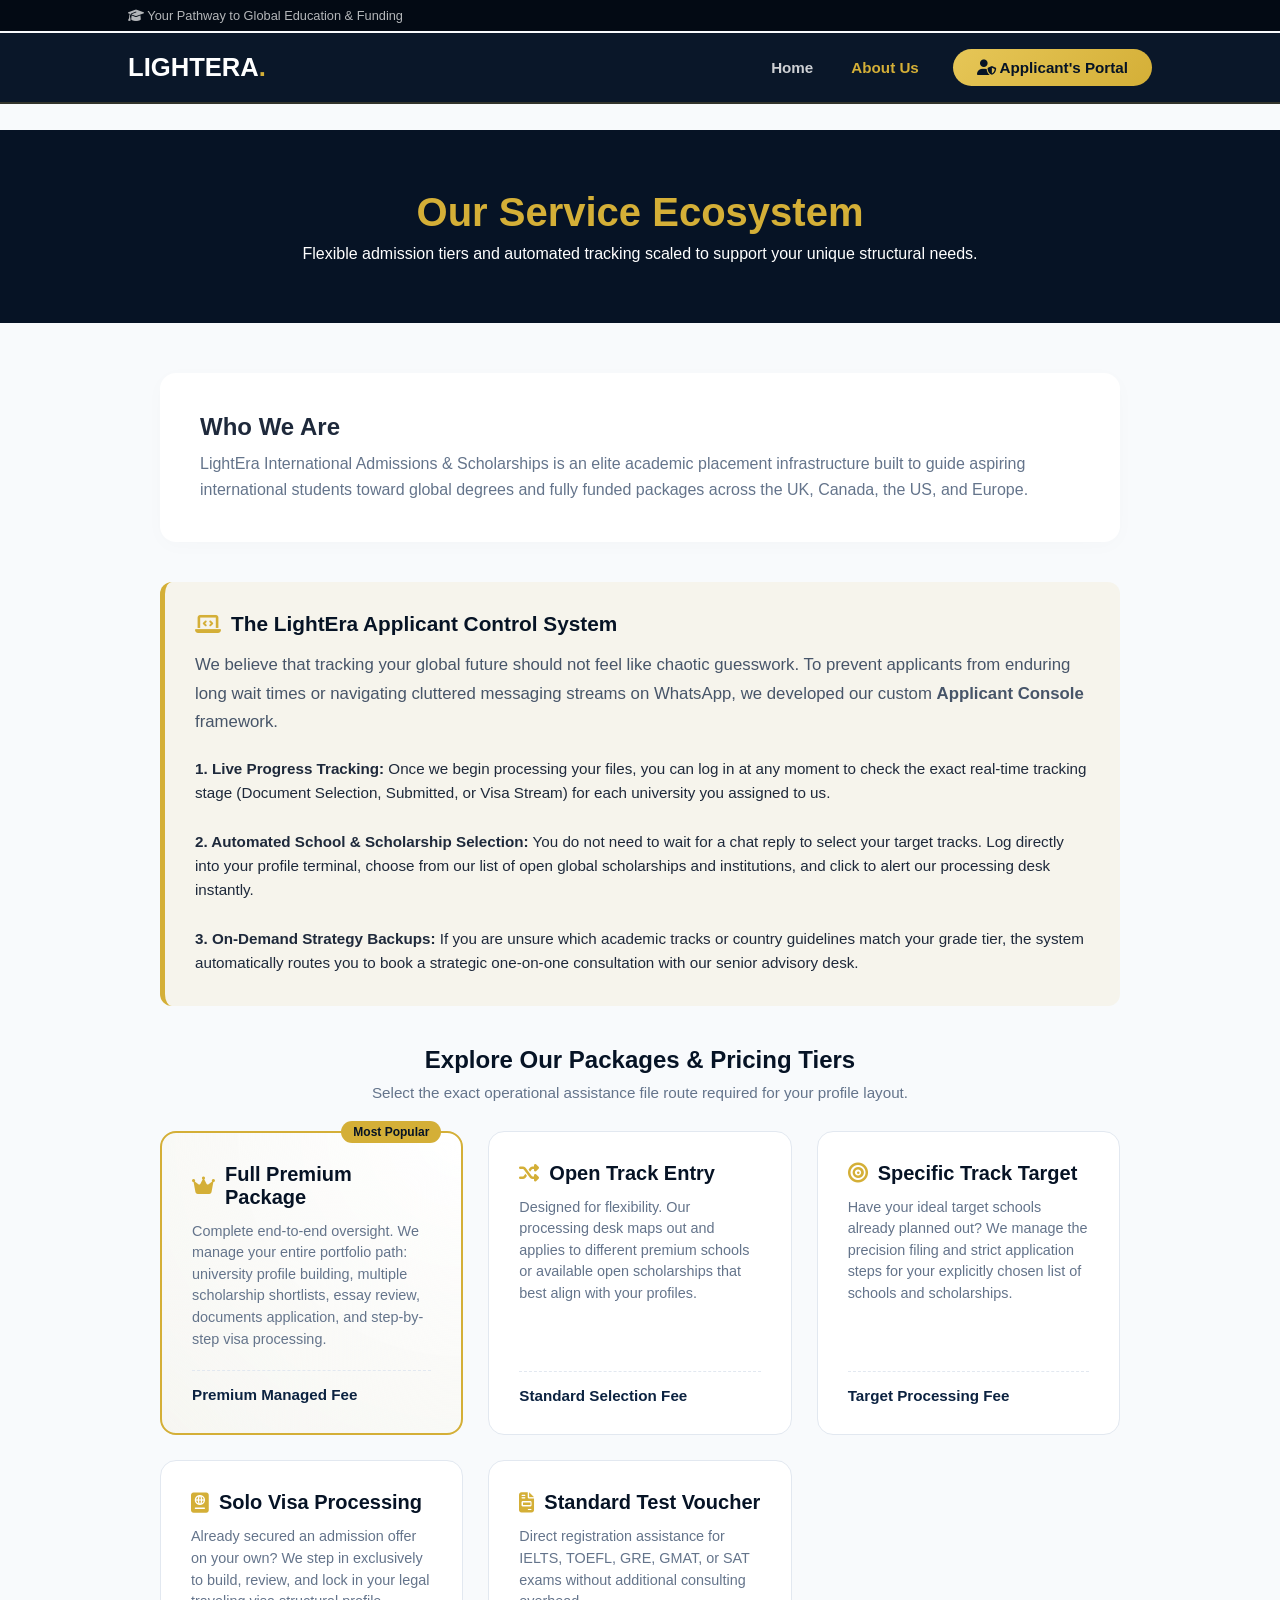
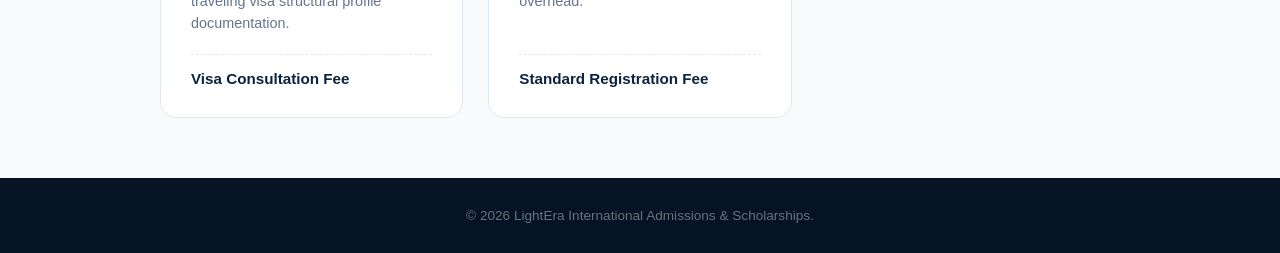
==== about.html @ 55d50b30 "Initial commit: LightEra synchronized frontend" ====
<!DOCTYPE html>
<html lang="en">
<head>
    <meta charset="UTF-8">
    <meta name="viewport" content="width=device-width, initial-scale=1.0">
    <title>About Us | LightEra International Guide</title>
    <link rel="stylesheet" href="https://cdnjs.cloudflare.com/ajax/libs/font-awesome/6.4.0/css/all.min.css">
    <style>
        :root { --navy-deep: #061325; --navy-medium: #0B2240; --gold-primary: #D4AF37; --white: #FFFFFF; --slate-light: #F8FAFC; --text-main: #1E293B; --text-muted: #64748B; }
        * { margin: 0; padding: 0; box-sizing: border-box; font-family: 'Inter', sans-serif; }
        body { background-color: var(--slate-light); color: var(--text-main); padding-top: 130px; }
        
        .top-mini-bar { background: #030a14; color: rgba(255,255,255,0.7); font-size: 0.8rem; padding: 8px 10%; display: flex; justify-content: space-between; position: fixed; top: 0; width: 100%; z-index: 1001; }
        .main-navbar { background: rgba(6, 19, 37, 0.98); position: fixed; top: 33px; width: 100%; z-index: 1000; padding: 20px 10%; display: flex; justify-content: space-between; align-items: center; border-bottom: 2px solid rgba(212, 175, 55, 0.2); }
        .brand-logo { color: var(--white); font-size: 1.6rem; font-weight: 800; text-decoration: none; }
        .brand-logo span { color: var(--gold-primary); }
        .nav-tabs { display: flex; gap: 30px; list-style: none; align-items: center; }
        .nav-tabs a { color: rgba(255,255,255,0.8); text-decoration: none; font-size: 0.95rem; font-weight: 600; padding: 8px 4px; }
        .nav-tabs a:hover, .nav-tabs a.active { color: var(--gold-primary); }
        .portal-btn { background: linear-gradient(135deg, #E6C657 0%, var(--gold-primary) 100%); color: var(--navy-deep) !important; padding: 10px 24px !important; border-radius: 50px; font-weight: 700 !important; }

        .about-header { background: var(--navy-deep); color: var(--white); padding: 60px 10%; text-align: center; }
        .about-header h1 { font-size: 2.5rem; margin-bottom: 10px; color: var(--gold-primary); }
        
        .about-container { max-width: 1000px; margin: 50px auto; padding: 0 20px; }
        .intro-card { background: var(--white); padding: 40px; border-radius: 16px; box-shadow: 0 4px 20px rgba(0,0,0,0.02); margin-bottom: 40px; }
        
        /* Packages Grid Layout */
        .packages-grid { display: grid; grid-template-columns: repeat(auto-fit, minmax(280px, 1fr)); gap: 25px; margin-top: 25px; margin-bottom: 50px; }
        .package-card { background: var(--white); border: 1px solid #E2E8F0; border-radius: 16px; padding: 30px; display: flex; flex-direction: column; justify-content: space-between; position: relative; transition: transform 0.3s; }
        .package-card:hover { transform: translateY(-5px); }
        .package-card.premium { border: 2px solid var(--gold-primary); background: radial-gradient(circle at top right, #fff, rgba(212,175,55,0.05)); }
        .package-badge { position: absolute; top: -12px; right: 20px; background: var(--gold-primary); color: var(--navy-deep); font-size: 0.75rem; font-weight: bold; padding: 4px 12px; border-radius: 20px; }
        
        .package-card h3 { font-size: 1.25rem; color: var(--navy-deep); margin-bottom: 12px; display: flex; align-items: center; gap: 10px; }
        .package-card h3 i { color: var(--gold-primary); }
        .package-card p { font-size: 0.9rem; color: var(--text-muted); line-height: 1.5; margin-bottom: 20px; }
        .package-footer { border-top: 1px dashed #E2E8F0; padding-top: 15px; font-weight: bold; color: var(--navy-medium); font-size: 0.95rem; }

        /* Restored Portal Highlight Box */
        .highlight-box { background: rgba(212, 175, 55, 0.08); border-left: 5px solid var(--gold-primary); padding: 30px; border-radius: 12px; margin: 40px 0; }
        .highlight-box h3 { color: var(--navy-deep); margin-bottom: 15px; font-size: 1.3rem; display: flex; align-items: center; gap: 10px; }
        .highlight-box h3 i { color: var(--gold-primary); }

        footer { background: var(--navy-deep); color: rgba(255, 255, 255, 0.4); text-align: center; padding: 30px; font-size: 0.85rem; margin-top: 60px; }
    </style>
</head>
<body>
    <div class="top-mini-bar">
        <div><i class="fa-solid fa-graduation-cap"></i> Your Pathway to Global Education & Funding</div>
    </div>
    <nav class="main-navbar">
        <a href="index.html" class="brand-logo">LIGHTERA<span>.</span></a>
        <ul class="nav-tabs">
            <li><a href="index.html">Home</a></li>
            <li><a href="about.html" class="active">About Us</a></li>
            <li><a href="portal.html" class="portal-btn"><i class="fa-solid fa-user-shield"></i> Applicant's Portal</a></li>
        </ul>
    </nav>
    
    <div class="about-header">
        <h1>Our Service Ecosystem</h1>
        <p>Flexible admission tiers and automated tracking scaled to support your unique structural needs.</p>
    </div>
    
    <main class="about-container">
        <div class="intro-card">
            <h2>Who We Are</h2>
            <p style="margin-top: 10px; color: var(--text-muted); line-height: 1.6;">LightEra International Admissions & Scholarships is an elite academic placement infrastructure built to guide aspiring international students toward global degrees and fully funded packages across the UK, Canada, the US, and Europe.</p>
        </div>

        <!-- RESTORED: APPLICATION TRACKING EXPLANATION BLOCK -->
        <div class="highlight-box">
            <h3><i class="fa-solid fa-laptop-code"></i> The LightEra Applicant Control System</h3>
            <p style="color: #475569; font-size: 1.05rem; line-height: 1.7; margin-bottom: 20px;">
                We believe that tracking your global future should not feel like chaotic guesswork. To prevent applicants from enduring long wait times or navigating cluttered messaging streams on WhatsApp, we developed our custom <strong>Applicant Console</strong> framework.
            </p>
            <p style="font-size: 0.95rem; line-height: 1.6; color: var(--text-main);">
                <strong>1. Live Progress Tracking:</strong> Once we begin processing your files, you can log in at any moment to check the exact real-time tracking stage (Document Selection, Submitted, or Visa Stream) for each university you assigned to us.<br><br>
                <strong>2. Automated School & Scholarship Selection:</strong> You do not need to wait for a chat reply to select your target tracks. Log directly into your profile terminal, choose from our list of open global scholarships and institutions, and click to alert our processing desk instantly.<br><br>
                <strong>3. On-Demand Strategy Backups:</strong> If you are unsure which academic tracks or country guidelines match your grade tier, the system automatically routes you to book a strategic one-on-one consultation with our senior advisory desk.
            </p>
        </div>

        <!-- PACKAGES SECTION -->
        <h2 style="color: var(--navy-deep); text-align: center; margin-bottom: 10px; margin-top: 40px;">Explore Our Packages & Pricing Tiers</h2>
        <p style="color: var(--text-muted); text-align: center; margin-bottom: 30px; font-size: 0.95rem;">Select the exact operational assistance file route required for your profile layout.</p>
        
        <div class="packages-grid">
            
            <div class="package-card premium">
                <div class="package-badge">Most Popular</div>
                <div>
                    <h3><i class="fa-solid fa-crown"></i> Full Premium Package</h3>
                    <p>Complete end-to-end oversight. We manage your entire portfolio path: university profile building, multiple scholarship shortlists, essay review, documents application, and step-by-step visa processing.</p>
                </div>
                <div class="package-footer">Premium Managed Fee</div>
            </div>

            <div class="package-card">
                <div>
                    <h3><i class="fa-solid fa-shuffle"></i> Open Track Entry</h3>
                    <p>Designed for flexibility. Our processing desk maps out and applies to different premium schools or available open scholarships that best align with your profiles.</p>
                </div>
                <div class="package-footer">Standard Selection Fee</div>
            </div>

            <div class="package-card">
                <div>
                    <h3><i class="fa-solid fa-bullseye"></i> Specific Track Target</h3>
                    <p>Have your ideal target schools already planned out? We manage the precision filing and strict application steps for your explicitly chosen list of schools and scholarships.</p>
                </div>
                <div class="package-footer">Target Processing Fee</div>
            </div>

            <div class="package-card">
                <div>
                    <h3><i class="fa-solid fa-passport"></i> Solo Visa Processing</h3>
                    <p>Already secured an admission offer on your own? We step in exclusively to build, review, and lock in your legal traveling visa structural profile documentation.</p>
                </div>
                <div class="package-footer">Visa Consultation Fee</div>
            </div>

            <div class="package-card">
                <div>
                    <h3><i class="fa-solid fa-file-invoice"></i> Standard Test Voucher</h3>
                    <p>Direct registration assistance for IELTS, TOEFL, GRE, GMAT, or SAT exams without additional consulting overhead.</p>
                </div>
                <div class="package-footer">Standard Registration Fee</div>
            </div>

        </div>
    </main>
    <footer><p>&copy; 2026 LightEra International Admissions & Scholarships.</p></footer>
</body>
</html>
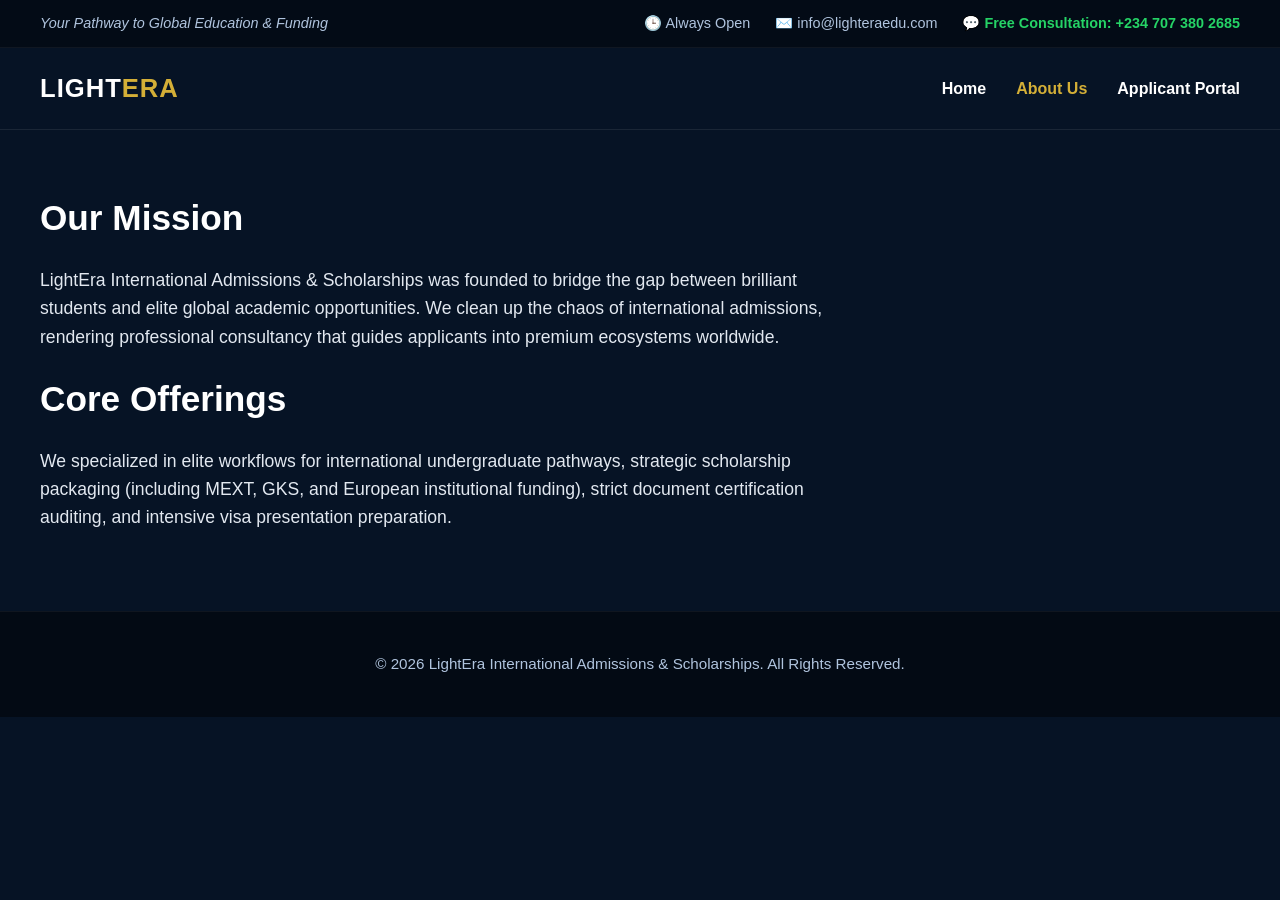
==== commit 3a139fc6: "Refactored style architecture into external file and applied responsive topbar patch" ====
--- a/about.html
+++ b/about.html
@@ -3,134 +3,48 @@
 <head>
     <meta charset="UTF-8">
     <meta name="viewport" content="width=device-width, initial-scale=1.0">
-    <title>About Us | LightEra International Guide</title>
-    <link rel="stylesheet" href="https://cdnjs.cloudflare.com/ajax/libs/font-awesome/6.4.0/css/all.min.css">
-    <style>
-        :root { --navy-deep: #061325; --navy-medium: #0B2240; --gold-primary: #D4AF37; --white: #FFFFFF; --slate-light: #F8FAFC; --text-main: #1E293B; --text-muted: #64748B; }
-        * { margin: 0; padding: 0; box-sizing: border-box; font-family: 'Inter', sans-serif; }
-        body { background-color: var(--slate-light); color: var(--text-main); padding-top: 130px; }
-        
-        .top-mini-bar { background: #030a14; color: rgba(255,255,255,0.7); font-size: 0.8rem; padding: 8px 10%; display: flex; justify-content: space-between; position: fixed; top: 0; width: 100%; z-index: 1001; }
-        .main-navbar { background: rgba(6, 19, 37, 0.98); position: fixed; top: 33px; width: 100%; z-index: 1000; padding: 20px 10%; display: flex; justify-content: space-between; align-items: center; border-bottom: 2px solid rgba(212, 175, 55, 0.2); }
-        .brand-logo { color: var(--white); font-size: 1.6rem; font-weight: 800; text-decoration: none; }
-        .brand-logo span { color: var(--gold-primary); }
-        .nav-tabs { display: flex; gap: 30px; list-style: none; align-items: center; }
-        .nav-tabs a { color: rgba(255,255,255,0.8); text-decoration: none; font-size: 0.95rem; font-weight: 600; padding: 8px 4px; }
-        .nav-tabs a:hover, .nav-tabs a.active { color: var(--gold-primary); }
-        .portal-btn { background: linear-gradient(135deg, #E6C657 0%, var(--gold-primary) 100%); color: var(--navy-deep) !important; padding: 10px 24px !important; border-radius: 50px; font-weight: 700 !important; }
-
-        .about-header { background: var(--navy-deep); color: var(--white); padding: 60px 10%; text-align: center; }
-        .about-header h1 { font-size: 2.5rem; margin-bottom: 10px; color: var(--gold-primary); }
-        
-        .about-container { max-width: 1000px; margin: 50px auto; padding: 0 20px; }
-        .intro-card { background: var(--white); padding: 40px; border-radius: 16px; box-shadow: 0 4px 20px rgba(0,0,0,0.02); margin-bottom: 40px; }
-        
-        /* Packages Grid Layout */
-        .packages-grid { display: grid; grid-template-columns: repeat(auto-fit, minmax(280px, 1fr)); gap: 25px; margin-top: 25px; margin-bottom: 50px; }
-        .package-card { background: var(--white); border: 1px solid #E2E8F0; border-radius: 16px; padding: 30px; display: flex; flex-direction: column; justify-content: space-between; position: relative; transition: transform 0.3s; }
-        .package-card:hover { transform: translateY(-5px); }
-        .package-card.premium { border: 2px solid var(--gold-primary); background: radial-gradient(circle at top right, #fff, rgba(212,175,55,0.05)); }
-        .package-badge { position: absolute; top: -12px; right: 20px; background: var(--gold-primary); color: var(--navy-deep); font-size: 0.75rem; font-weight: bold; padding: 4px 12px; border-radius: 20px; }
-        
-        .package-card h3 { font-size: 1.25rem; color: var(--navy-deep); margin-bottom: 12px; display: flex; align-items: center; gap: 10px; }
-        .package-card h3 i { color: var(--gold-primary); }
-        .package-card p { font-size: 0.9rem; color: var(--text-muted); line-height: 1.5; margin-bottom: 20px; }
-        .package-footer { border-top: 1px dashed #E2E8F0; padding-top: 15px; font-weight: bold; color: var(--navy-medium); font-size: 0.95rem; }
-
-        /* Restored Portal Highlight Box */
-        .highlight-box { background: rgba(212, 175, 55, 0.08); border-left: 5px solid var(--gold-primary); padding: 30px; border-radius: 12px; margin: 40px 0; }
-        .highlight-box h3 { color: var(--navy-deep); margin-bottom: 15px; font-size: 1.3rem; display: flex; align-items: center; gap: 10px; }
-        .highlight-box h3 i { color: var(--gold-primary); }
-
-        footer { background: var(--navy-deep); color: rgba(255, 255, 255, 0.4); text-align: center; padding: 30px; font-size: 0.85rem; margin-top: 60px; }
-    </style>
+    <title>About Us | LightEra</title>
+    <link rel="stylesheet" href="style.css">
 </head>
 <body>
-    <div class="top-mini-bar">
-        <div><i class="fa-solid fa-graduation-cap"></i> Your Pathway to Global Education & Funding</div>
+
+    <div class="top-bar">
+        <div class="container">
+            <span class="tagline">Your Pathway to Global Education & Funding</span>
+            <div class="contact-group">
+                <span class="contact-item">🕒 Always Open</span>
+                <a href="mailto:info@lighteraedu.com" class="contact-item">✉️ info@lighteraedu.com</a>
+                <a href="https://wa.me/2347073802685" target="_blank" class="contact-item whatsapp">💬 Free Consultation: +234 707 380 2685</a>
+            </div>
+        </div>
     </div>
+
     <nav class="main-navbar">
-        <a href="index.html" class="brand-logo">LIGHTERA<span>.</span></a>
-        <ul class="nav-tabs">
-            <li><a href="index.html">Home</a></li>
-            <li><a href="about.html" class="active">About Us</a></li>
-            <li><a href="portal.html" class="portal-btn"><i class="fa-solid fa-user-shield"></i> Applicant's Portal</a></li>
-        </ul>
+        <div class="container">
+            <a href="index.html" class="brand-logo">LIGHT<span>ERA</span></a>
+            <ul class="nav-links">
+                <li><a href="index.html">Home</a></li>
+                <li><a href="about.html" class="active">About Us</a></li>
+                <li><a href="portal.html">Applicant Portal</a></li>
+            </ul>
+        </div>
     </nav>
-    
-    <div class="about-header">
-        <h1>Our Service Ecosystem</h1>
-        <p>Flexible admission tiers and automated tracking scaled to support your unique structural needs.</p>
-    </div>
-    
-    <main class="about-container">
-        <div class="intro-card">
-            <h2>Who We Are</h2>
-            <p style="margin-top: 10px; color: var(--text-muted); line-height: 1.6;">LightEra International Admissions & Scholarships is an elite academic placement infrastructure built to guide aspiring international students toward global degrees and fully funded packages across the UK, Canada, the US, and Europe.</p>
-        </div>
 
-        <!-- RESTORED: APPLICATION TRACKING EXPLANATION BLOCK -->
-        <div class="highlight-box">
-            <h3><i class="fa-solid fa-laptop-code"></i> The LightEra Applicant Control System</h3>
-            <p style="color: #475569; font-size: 1.05rem; line-height: 1.7; margin-bottom: 20px;">
-                We believe that tracking your global future should not feel like chaotic guesswork. To prevent applicants from enduring long wait times or navigating cluttered messaging streams on WhatsApp, we developed our custom <strong>Applicant Console</strong> framework.
-            </p>
-            <p style="font-size: 0.95rem; line-height: 1.6; color: var(--text-main);">
-                <strong>1. Live Progress Tracking:</strong> Once we begin processing your files, you can log in at any moment to check the exact real-time tracking stage (Document Selection, Submitted, or Visa Stream) for each university you assigned to us.<br><br>
-                <strong>2. Automated School & Scholarship Selection:</strong> You do not need to wait for a chat reply to select your target tracks. Log directly into your profile terminal, choose from our list of open global scholarships and institutions, and click to alert our processing desk instantly.<br><br>
-                <strong>3. On-Demand Strategy Backups:</strong> If you are unsure which academic tracks or country guidelines match your grade tier, the system automatically routes you to book a strategic one-on-one consultation with our senior advisory desk.
-            </p>
-        </div>
-
-        <!-- PACKAGES SECTION -->
-        <h2 style="color: var(--navy-deep); text-align: center; margin-bottom: 10px; margin-top: 40px;">Explore Our Packages & Pricing Tiers</h2>
-        <p style="color: var(--text-muted); text-align: center; margin-bottom: 30px; font-size: 0.95rem;">Select the exact operational assistance file route required for your profile layout.</p>
-        
-        <div class="packages-grid">
+    <main class="content-block">
+        <div class="container">
+            <h2>Our Mission</h2>
+            <p>LightEra International Admissions & Scholarships was founded to bridge the gap between brilliant students and elite global academic opportunities. We clean up the chaos of international admissions, rendering professional consultancy that guides applicants into premium ecosystems worldwide.</p>
             
-            <div class="package-card premium">
-                <div class="package-badge">Most Popular</div>
-                <div>
-                    <h3><i class="fa-solid fa-crown"></i> Full Premium Package</h3>
-                    <p>Complete end-to-end oversight. We manage your entire portfolio path: university profile building, multiple scholarship shortlists, essay review, documents application, and step-by-step visa processing.</p>
-                </div>
-                <div class="package-footer">Premium Managed Fee</div>
-            </div>
-
-            <div class="package-card">
-                <div>
-                    <h3><i class="fa-solid fa-shuffle"></i> Open Track Entry</h3>
-                    <p>Designed for flexibility. Our processing desk maps out and applies to different premium schools or available open scholarships that best align with your profiles.</p>
-                </div>
-                <div class="package-footer">Standard Selection Fee</div>
-            </div>
-
-            <div class="package-card">
-                <div>
-                    <h3><i class="fa-solid fa-bullseye"></i> Specific Track Target</h3>
-                    <p>Have your ideal target schools already planned out? We manage the precision filing and strict application steps for your explicitly chosen list of schools and scholarships.</p>
-                </div>
-                <div class="package-footer">Target Processing Fee</div>
-            </div>
-
-            <div class="package-card">
-                <div>
-                    <h3><i class="fa-solid fa-passport"></i> Solo Visa Processing</h3>
-                    <p>Already secured an admission offer on your own? We step in exclusively to build, review, and lock in your legal traveling visa structural profile documentation.</p>
-                </div>
-                <div class="package-footer">Visa Consultation Fee</div>
-            </div>
-
-            <div class="package-card">
-                <div>
-                    <h3><i class="fa-solid fa-file-invoice"></i> Standard Test Voucher</h3>
-                    <p>Direct registration assistance for IELTS, TOEFL, GRE, GMAT, or SAT exams without additional consulting overhead.</p>
-                </div>
-                <div class="package-footer">Standard Registration Fee</div>
-            </div>
-
+            <h2>Core Offerings</h2>
+            <p>We specialized in elite workflows for international undergraduate pathways, strategic scholarship packaging (including MEXT, GKS, and European institutional funding), strict document certification auditing, and intensive visa presentation preparation.</p>
         </div>
     </main>
-    <footer><p>&copy; 2026 LightEra International Admissions & Scholarships.</p></footer>
+
+    <footer>
+        <div class="container">
+            <p>&copy; 2026 LightEra International Admissions & Scholarships. All Rights Reserved.</p>
+        </div>
+    </footer>
+
 </body>
 </html>
--- a/style.css
+++ b/style.css
@@ -0,0 +1,324 @@
+/* ================= GLOBAL BRAND STYLES ================= */
+:root {
+    --bg-deep-blue: #061325;
+    --gold-primary: #d4af37;
+    --gold-hover: #b8922f;
+    --text-light: #e2e8f0;
+    --text-muted: #b0c4de;
+}
+
+* {
+    margin: 0;
+    padding: 0;
+    box-box-sizing: border-box;
+    font-family: 'Segoe UI', Tahoma, Geneva, Verdana, sans-serif;
+}
+
+body {
+    background-color: var(--bg-deep-blue);
+    color: #ffffff;
+    line-height: 1.6;
+}
+
+.container {
+    max-width: 1200px;
+    margin: 0 auto;
+    padding: 0 20px;
+}
+
+/* ================= TOP CONTACT HEADER ================= */
+.top-bar {
+    background-color: rgba(3, 10, 20, 0.9);
+    border-bottom: 1px solid rgba(255, 255, 255, 0.05);
+    padding: 12px 0;
+}
+
+.top-bar .container {
+    display: flex;
+    justify-content: space-between;
+    align-items: center;
+    flex-wrap: wrap;
+}
+
+.contact-group {
+    display: flex;
+    gap: 25px;
+    align-items: center;
+}
+
+.contact-item {
+    display: flex;
+    align-items: center;
+    gap: 8px;
+    color: var(--text-muted);
+    font-size: 0.9rem;
+    text-decoration: none;
+}
+
+.contact-item.whatsapp {
+    color: #25d366;
+    font-weight: 600;
+}
+
+.tagline {
+    font-size: 0.9rem;
+    color: var(--text-muted);
+    font-style: italic;
+}
+
+/* ================= MAIN NAVIGATION ================= */
+.main-navbar {
+    padding: 20px 0;
+    border-bottom: 1px solid rgba(255, 255, 255, 0.08);
+}
+
+.main-navbar .container {
+    display: flex;
+    justify-content: space-between;
+    align-items: center;
+}
+
+.brand-logo {
+    font-size: 1.6rem;
+    font-weight: 800;
+    color: #ffffff;
+    text-decoration: none;
+    letter-spacing: 1px;
+}
+
+.brand-logo span {
+    color: var(--gold-primary);
+}
+
+.nav-links {
+    display: flex;
+    gap: 30px;
+    list-style: none;
+}
+
+.nav-links a {
+    color: #ffffff;
+    text-decoration: none;
+    font-weight: 600;
+    font-size: 1rem;
+    transition: color 0.3s ease;
+}
+
+.nav-links a:hover, .nav-links a.active {
+    color: var(--gold-primary);
+}
+
+/* ================= HERO CONTENT SECTION ================= */
+.hero-section {
+    padding: 100px 0 60px 0;
+    text-align: center;
+}
+
+.promo-pill {
+    display: inline-flex;
+    align-items: center;
+    gap: 8px;
+    border: 1px solid var(--gold-primary);
+    padding: 10px 24px;
+    border-radius: 50px;
+    color: var(--gold-primary);
+    font-weight: 700;
+    font-size: 0.9rem;
+    text-transform: uppercase;
+    letter-spacing: 1px;
+    margin-bottom: 35px;
+    background: rgba(212, 175, 55, 0.05);
+}
+
+.hero-section h1 {
+    font-size: 3.5rem;
+    font-weight: 800;
+    margin-bottom: 25px;
+    letter-spacing: -0.5px;
+}
+
+.hero-section h1 span {
+    color: var(--gold-primary);
+}
+
+.hero-subtitle {
+    font-size: 1.25rem;
+    color: var(--text-light);
+    max-width: 750px;
+    margin: 0 auto 40px auto;
+}
+
+.cta-btn {
+    display: inline-block;
+    background-color: var(--gold-primary);
+    color: #000000;
+    text-decoration: none;
+    padding: 16px 36px;
+    border-radius: 30px;
+    font-weight: 700;
+    font-size: 1.1rem;
+    transition: background-color 0.3s ease, transform 0.2s ease;
+    box-shadow: 0 4px 15px rgba(212, 175, 55, 0.2);
+}
+
+.cta-btn:hover {
+    background-color: var(--gold-hover);
+    transform: translateY(-2px);
+}
+
+.hero-graphic {
+    margin-top: 60px;
+    border-radius: 16px;
+    border: 2px solid rgba(255, 255, 255, 0.1);
+    max-width: 100%;
+    height: auto;
+}
+
+/* ================= TEXT / INTERIOR PAGES ================= */
+.content-block {
+    padding: 60px 0;
+}
+
+.content-block h2 {
+    font-size: 2.2rem;
+    margin-bottom: 20px;
+    color: #ffffff;
+}
+
+.content-block p {
+    color: var(--text-light);
+    font-size: 1.1rem;
+    margin-bottom: 20px;
+    max-width: 800px;
+}
+
+/* ================= TESTIMONIALS SECTION ================= */
+.testimonials-section {
+    padding: 80px 0;
+    background-color: rgba(4, 13, 26, 0.5);
+    border-top: 1px solid rgba(255, 255, 255, 0.05);
+}
+
+.section-header {
+    text-align: center;
+    margin-bottom: 50px;
+}
+
+.section-header h2 {
+    font-size: 2.5rem;
+    font-weight: 800;
+    color: #ffffff;
+    margin-bottom: 15px;
+}
+
+.section-header p {
+    font-size: 1.1rem;
+    color: var(--text-muted);
+    max-width: 700px;
+    margin: 0 auto;
+}
+
+.testimonials-grid {
+    display: grid;
+    grid-template-columns: repeat(auto-fit, minmax(300px, 1fr));
+    gap: 30px;
+}
+
+.testimonial-card {
+    background: rgba(255, 255, 255, 0.02);
+    border: 1px solid rgba(255, 255, 255, 0.06);
+    padding: 40px 30px;
+    border-radius: 12px;
+    position: relative;
+    transition: transform 0.3s ease, border-color 0.3s ease;
+}
+
+.testimonial-card:hover {
+    transform: translateY(-5px);
+    border-color: var(--gold-primary);
+}
+
+.quote-icon {
+    font-size: 4rem;
+    font-family: serif;
+    color: var(--gold-primary);
+    line-height: 1;
+    position: absolute;
+    top: 15px;
+    left: 25px;
+    opacity: 0.15;
+}
+
+.review-text {
+    font-size: 1.05rem;
+    line-height: 1.6;
+    color: var(--text-light);
+    margin-bottom: 25px;
+    position: relative;
+    z-index: 1;
+}
+
+.reviewer-info {
+    border-top: 1px solid rgba(255, 255, 255, 0.08);
+    padding-top: 15px;
+}
+
+.reviewer-name {
+    font-size: 1.1rem;
+    font-weight: 700;
+    color: #ffffff;
+    margin: 0 0 5px 0;
+}
+
+.reviewer-tag {
+    font-size: 0.85rem;
+    font-weight: 600;
+    color: var(--gold-primary);
+    text-transform: uppercase;
+    letter-spacing: 1px;
+}
+
+/* ================= STRUCTURAL FOOTER ================= */
+footer {
+    background-color: #030a14;
+    padding: 40px 0;
+    text-align: center;
+    border-top: 1px solid rgba(255, 255, 255, 0.05);
+    color: var(--text-muted);
+    font-size: 0.95rem;
+}
+
+/* ================= MOBILE RESPONSIVENESS PATCH ================= */
+@media (max-width: 768px) {
+    .top-bar .container {
+        flex-direction: column;
+        gap: 10px;
+        text-align: center;
+    }
+
+    .contact-group {
+        flex-direction: column;
+        gap: 8px;
+    }
+
+    .main-navbar .container {
+        flex-direction: column;
+        gap: 20px;
+    }
+
+    .nav-links {
+        gap: 20px;
+    }
+
+    .hero-section h1 {
+        font-size: 2.2rem;
+    }
+
+    .hero-subtitle {
+        font-size: 1.1rem;
+    }
+    
+    .section-header h2 {
+        font-size: 1.9rem;
+    }
+}
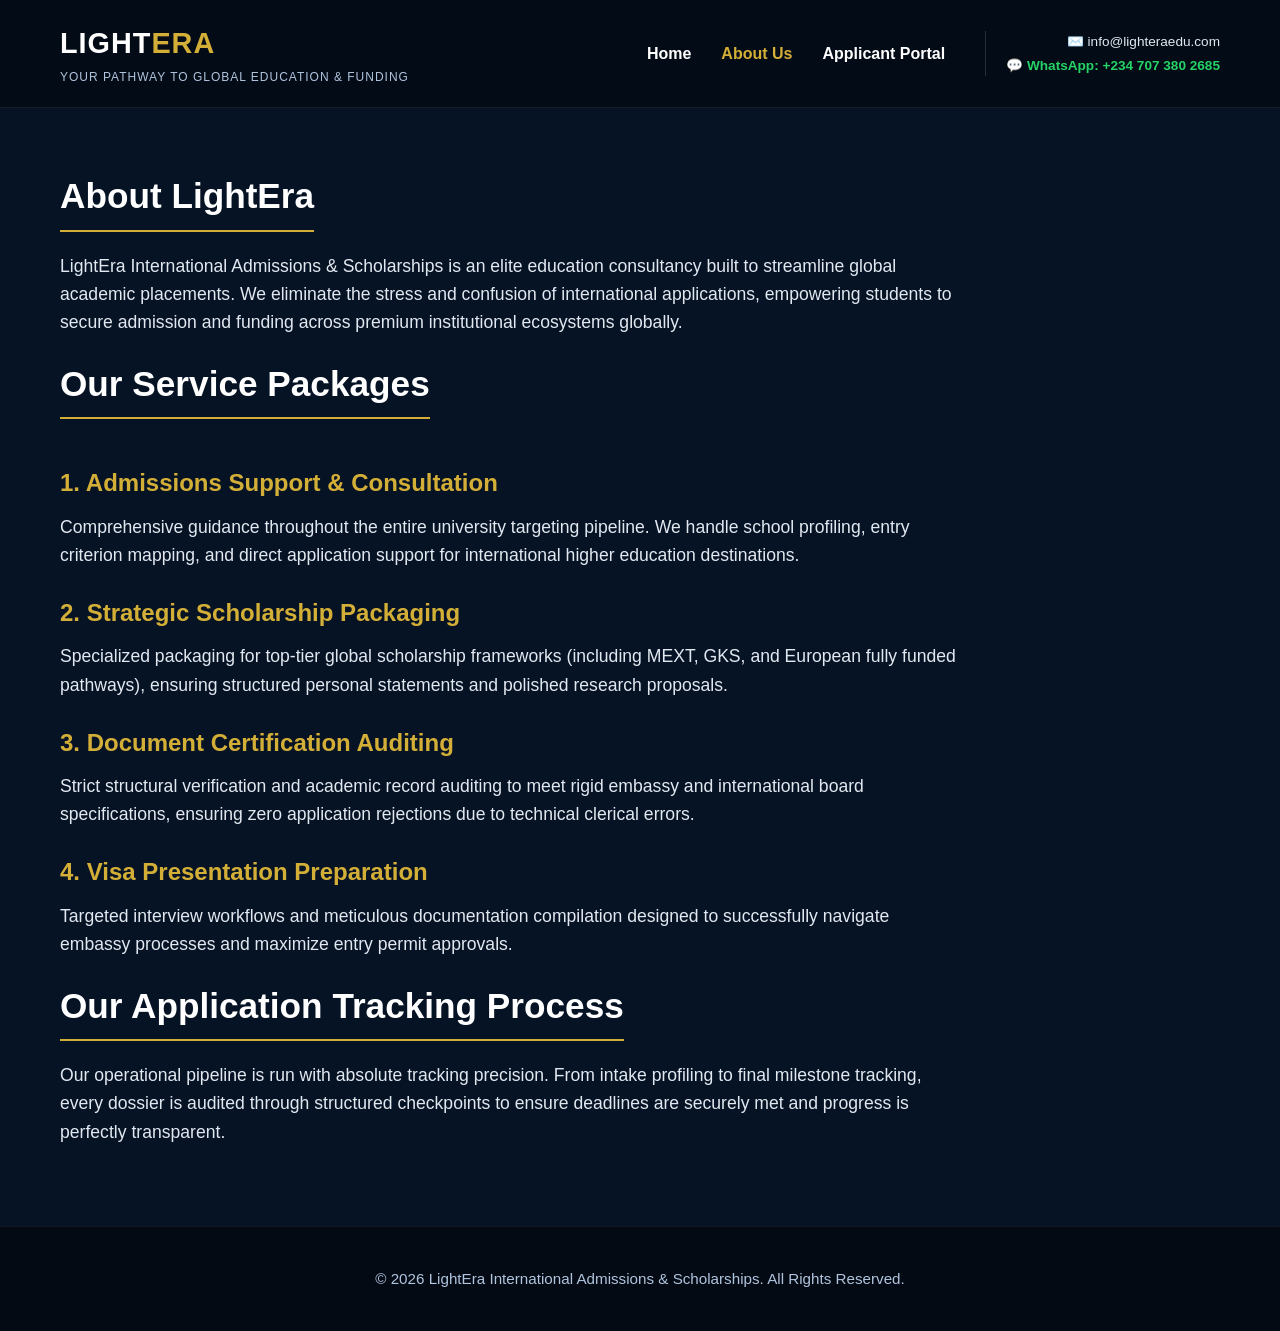
==== commit d72fb4f2: "Restored brand packages, integrated top bar content into home navbar, and updated 5 star review layo" ====
--- a/about.html
+++ b/about.html
@@ -8,35 +8,47 @@
 </head>
 <body>
 
-    <div class="top-bar">
-        <div class="container">
-            <span class="tagline">Your Pathway to Global Education & Funding</span>
-            <div class="contact-group">
-                <span class="contact-item">🕒 Always Open</span>
-                <a href="mailto:info@lighteraedu.com" class="contact-item">✉️ info@lighteraedu.com</a>
-                <a href="https://wa.me/2347073802685" target="_blank" class="contact-item whatsapp">💬 Free Consultation: +234 707 380 2685</a>
-            </div>
-        </div>
-    </div>
-
     <nav class="main-navbar">
         <div class="container">
-            <a href="index.html" class="brand-logo">LIGHT<span>ERA</span></a>
-            <ul class="nav-links">
-                <li><a href="index.html">Home</a></li>
-                <li><a href="about.html" class="active">About Us</a></li>
-                <li><a href="portal.html">Applicant Portal</a></li>
-            </ul>
+            <div class="brand-block">
+                <a href="index.html" class="brand-logo">LIGHT<span>ERA</span></a>
+                <span class="brand-tagline">Your Pathway to Global Education & Funding</span>
+            </div>
+            <div class="nav-right-group">
+                <ul class="nav-links">
+                    <li><a href="index.html">Home</a></li>
+                    <li><a href="about.html" class="active">About Us</a></li>
+                    <li><a href="portal.html">Applicant Portal</a></li>
+                </ul>
+                <div class="nav-contact-info">
+                    <a href="mailto:info@lighteraedu.com">✉️ info@lighteraedu.com</a>
+                    <a href="https://wa.me/2347073802685" target="_blank" class="whatsapp-link">💬 WhatsApp: +234 707 380 2685</a>
+                </div>
+            </div>
         </div>
     </nav>
 
     <main class="content-block">
         <div class="container">
-            <h2>Our Mission</h2>
-            <p>LightEra International Admissions & Scholarships was founded to bridge the gap between brilliant students and elite global academic opportunities. We clean up the chaos of international admissions, rendering professional consultancy that guides applicants into premium ecosystems worldwide.</p>
+            <h2>About LightEra</h2>
+            <p>LightEra International Admissions & Scholarships is an elite education consultancy built to streamline global academic placements. We eliminate the stress and confusion of international applications, empowering students to secure admission and funding across premium institutional ecosystems globally.</p>
+
+            <h2>Our Service Packages</h2>
             
-            <h2>Core Offerings</h2>
-            <p>We specialized in elite workflows for international undergraduate pathways, strategic scholarship packaging (including MEXT, GKS, and European institutional funding), strict document certification auditing, and intensive visa presentation preparation.</p>
+            <h3>1. Admissions Support & Consultation</h3>
+            <p>Comprehensive guidance throughout the entire university targeting pipeline. We handle school profiling, entry criterion mapping, and direct application support for international higher education destinations.</p>
+
+            <h3>2. Strategic Scholarship Packaging</h3>
+            <p>Specialized packaging for top-tier global scholarship frameworks (including MEXT, GKS, and European fully funded pathways), ensuring structured personal statements and polished research proposals.</p>
+
+            <h3>3. Document Certification Auditing</h3>
+            <p>Strict structural verification and academic record auditing to meet rigid embassy and international board specifications, ensuring zero application rejections due to technical clerical errors.</p>
+
+            <h3>4. Visa Presentation Preparation</h3>
+            <p>Targeted interview workflows and meticulous documentation compilation designed to successfully navigate embassy processes and maximize entry permit approvals.</p>
+
+            <h2>Our Application Tracking Process</h2>
+            <p>Our operational pipeline is run with absolute tracking precision. From intake profiling to final milestone tracking, every dossier is audited through structured checkpoints to ensure deadlines are securely met and progress is perfectly transparent.</p>
         </div>
     </main>
 
--- a/style.css
+++ b/style.css
@@ -10,7 +10,7 @@
 * {
     margin: 0;
     padding: 0;
-    box-box-sizing: border-box;
+    box-sizing: border-box;
     font-family: 'Segoe UI', Tahoma, Geneva, Verdana, sans-serif;
 }
 
@@ -26,50 +26,11 @@
     padding: 0 20px;
 }
 
-/* ================= TOP CONTACT HEADER ================= */
-.top-bar {
-    background-color: rgba(3, 10, 20, 0.9);
-    border-bottom: 1px solid rgba(255, 255, 255, 0.05);
-    padding: 12px 0;
-}
-
-.top-bar .container {
-    display: flex;
-    justify-content: space-between;
-    align-items: center;
-    flex-wrap: wrap;
-}
-
-.contact-group {
-    display: flex;
-    gap: 25px;
-    align-items: center;
-}
-
-.contact-item {
-    display: flex;
-    align-items: center;
-    gap: 8px;
-    color: var(--text-muted);
-    font-size: 0.9rem;
-    text-decoration: none;
-}
-
-.contact-item.whatsapp {
-    color: #25d366;
-    font-weight: 600;
-}
-
-.tagline {
-    font-size: 0.9rem;
-    color: var(--text-muted);
-    font-style: italic;
-}
-
-/* ================= MAIN NAVIGATION ================= */
+/* ================= NEW INTEGRATED NAVIGATION BAR ================= */
 .main-navbar {
     padding: 20px 0;
     border-bottom: 1px solid rgba(255, 255, 255, 0.08);
+    background-color: rgba(3, 10, 20, 0.9);
 }
 
 .main-navbar .container {
@@ -78,8 +39,13 @@
     align-items: center;
 }
 
+.brand-block {
+    display: flex;
+    flex-direction: column;
+}
+
 .brand-logo {
-    font-size: 1.6rem;
+    font-size: 1.8rem;
     font-weight: 800;
     color: #ffffff;
     text-decoration: none;
@@ -88,6 +54,20 @@
 
 .brand-logo span {
     color: var(--gold-primary);
+}
+
+.brand-tagline {
+    font-size: 0.75rem;
+    color: var(--text-muted);
+    text-transform: uppercase;
+    letter-spacing: 1px;
+    margin-top: 2px;
+}
+
+.nav-right-group {
+    display: flex;
+    align-items: center;
+    gap: 40px;
 }
 
 .nav-links {
@@ -108,9 +88,30 @@
     color: var(--gold-primary);
 }
 
+.nav-contact-info {
+    display: flex;
+    flex-direction: column;
+    align-items: flex-end;
+    gap: 2px;
+    font-size: 0.85rem;
+    border-left: 1px solid rgba(255, 255, 255, 0.15);
+    padding-left: 20px;
+}
+
+.nav-contact-info a {
+    color: var(--text-light);
+    text-decoration: none;
+    transition: color 0.2s ease;
+}
+
+.nav-contact-info .whatsapp-link {
+    color: #25d366;
+    font-weight: 700;
+}
+
 /* ================= HERO CONTENT SECTION ================= */
 .hero-section {
-    padding: 100px 0 60px 0;
+    padding: 80px 0 60px 0;
     text-align: center;
 }
 
@@ -167,14 +168,14 @@
 }
 
 .hero-graphic {
-    margin-top: 60px;
+    margin-top: 50px;
     border-radius: 16px;
     border: 2px solid rgba(255, 255, 255, 0.1);
     max-width: 100%;
     height: auto;
 }
 
-/* ================= TEXT / INTERIOR PAGES ================= */
+/* ================= BUSINESS SECTIONS (ABOUT / PACKAGES) ================= */
 .content-block {
     padding: 60px 0;
 }
@@ -183,102 +184,71 @@
     font-size: 2.2rem;
     margin-bottom: 20px;
     color: #ffffff;
+    border-bottom: 2px solid var(--gold-primary);
+    display: inline-block;
+    padding-bottom: 5px;
+}
+
+.content-block h3 {
+    font-size: 1.5rem;
+    color: var(--gold-primary);
+    margin: 25px 0 10px 0;
 }
 
 .content-block p {
     color: var(--text-light);
     font-size: 1.1rem;
     margin-bottom: 20px;
-    max-width: 800px;
-}
-
-/* ================= TESTIMONIALS SECTION ================= */
-.testimonials-section {
-    padding: 80px 0;
+    max-width: 900px;
+}
+
+.content-list {
+    margin-left: 20px;
+    margin-bottom: 30px;
+    color: var(--text-light);
+    font-size: 1.1rem;
+}
+
+.content-list li {
+    margin-bottom: 10px;
+}
+
+/* ================= REAL 5-STAR REVIEWS WIDGET ================= */
+.reviews-summary-section {
+    padding: 60px 0;
     background-color: rgba(4, 13, 26, 0.5);
     border-top: 1px solid rgba(255, 255, 255, 0.05);
-}
-
-.section-header {
     text-align: center;
-    margin-bottom: 50px;
-}
-
-.section-header h2 {
+}
+
+.rating-widget {
+    background: rgba(255, 255, 255, 0.02);
+    border: 1px solid rgba(255, 255, 255, 0.08);
+    padding: 40px;
+    border-radius: 16px;
+    display: inline-block;
+    max-width: 500px;
+    width: 100%;
+}
+
+.stars {
+    color: var(--gold-primary);
     font-size: 2.5rem;
-    font-weight: 800;
-    color: #ffffff;
-    margin-bottom: 15px;
-}
-
-.section-header p {
-    font-size: 1.1rem;
+    margin-bottom: 10px;
+}
+
+.rating-score {
+    font-size: 1.8rem;
+    font-weight: 700;
+    margin-bottom: 5px;
+}
+
+.rating-count {
     color: var(--text-muted);
-    max-width: 700px;
-    margin: 0 auto;
-}
-
-.testimonials-grid {
-    display: grid;
-    grid-template-columns: repeat(auto-fit, minmax(300px, 1fr));
-    gap: 30px;
-}
-
-.testimonial-card {
-    background: rgba(255, 255, 255, 0.02);
-    border: 1px solid rgba(255, 255, 255, 0.06);
-    padding: 40px 30px;
-    border-radius: 12px;
-    position: relative;
-    transition: transform 0.3s ease, border-color 0.3s ease;
-}
-
-.testimonial-card:hover {
-    transform: translateY(-5px);
-    border-color: var(--gold-primary);
-}
-
-.quote-icon {
-    font-size: 4rem;
-    font-family: serif;
-    color: var(--gold-primary);
-    line-height: 1;
-    position: absolute;
-    top: 15px;
-    left: 25px;
-    opacity: 0.15;
-}
-
-.review-text {
-    font-size: 1.05rem;
-    line-height: 1.6;
-    color: var(--text-light);
-    margin-bottom: 25px;
-    position: relative;
-    z-index: 1;
-}
-
-.reviewer-info {
-    border-top: 1px solid rgba(255, 255, 255, 0.08);
-    padding-top: 15px;
-}
-
-.reviewer-name {
-    font-size: 1.1rem;
-    font-weight: 700;
-    color: #ffffff;
-    margin: 0 0 5px 0;
-}
-
-.reviewer-tag {
-    font-size: 0.85rem;
-    font-weight: 600;
-    color: var(--gold-primary);
-    text-transform: uppercase;
-    letter-spacing: 1px;
-}
-
-/* ================= STRUCTURAL FOOTER ================= */
+    font-size: 0.95rem;
+}
+
+/* ================= FOOTER ================= */
 footer {
     background-color: #030a14;
     padding: 40px 0;
@@ -288,26 +258,33 @@
     font-size: 0.95rem;
 }
 
-/* ================= MOBILE RESPONSIVENESS PATCH ================= */
-@media (max-width: 768px) {
-    .top-bar .container {
-        flex-direction: column;
-        gap: 10px;
-        text-align: center;
-    }
-
-    .contact-group {
-        flex-direction: column;
-        gap: 8px;
-    }
-
+/* ================= RESPONSIVE DESIGN ================= */
+@media (max-width: 992px) {
     .main-navbar .container {
         flex-direction: column;
         gap: 20px;
-    }
-
+        text-align: center;
+    }
+    
+    .nav-right-group {
+        flex-direction: column;
+        gap: 15px;
+    }
+    
+    .nav-contact-info {
+        align-items: center;
+        border-left: none;
+        padding-left: 0;
+        border-top: 1px solid rgba(255, 255, 255, 0.1);
+        padding-top: 10px;
+        width: 100%;
+    }
+}
+
+@media (max-width: 768px) {
     .nav-links {
-        gap: 20px;
+        flex-direction: column;
+        gap: 12px;
     }
 
     .hero-section h1 {
@@ -317,8 +294,4 @@
     .hero-subtitle {
         font-size: 1.1rem;
     }
-    
-    .section-header h2 {
-        font-size: 1.9rem;
-    }
 }
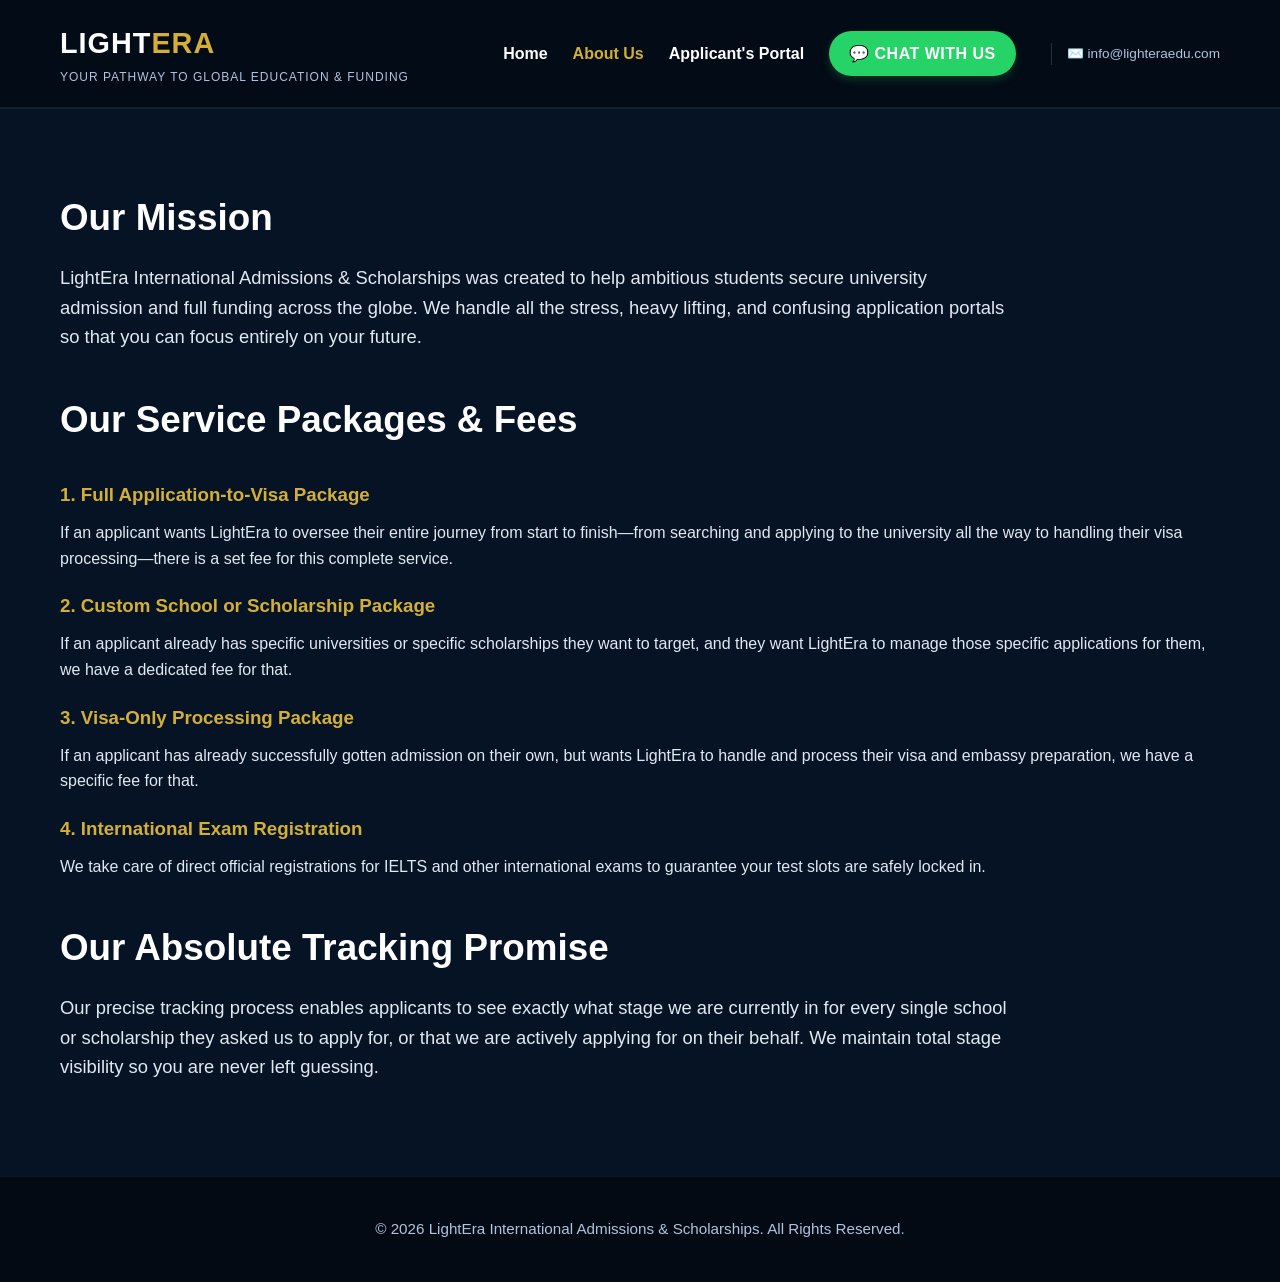
==== commit 0af1ced1: "Successfully restored accurate package tiers, pricing workflows, destinations, and promotional flyer" ====
--- a/about.html
+++ b/about.html
@@ -18,37 +18,43 @@
                 <ul class="nav-links">
                     <li><a href="index.html">Home</a></li>
                     <li><a href="about.html" class="active">About Us</a></li>
-                    <li><a href="portal.html">Applicant Portal</a></li>
+                    <li><a href="portal.html">Applicant's Portal</a></li>
+                    <li><a href="https://wa.me/2347073802685" target="_blank" class="nav-chat-btn">💬 Chat With Us</a></li>
                 </ul>
-                <div class="nav-contact-info">
-                    <a href="mailto:info@lighteraedu.com">✉️ info@lighteraedu.com</a>
-                    <a href="https://wa.me/2347073802685" target="_blank" class="whatsapp-link">💬 WhatsApp: +234 707 380 2685</a>
-                </div>
+                <a href="mailto:info@lighteraedu.com" class="nav-email-text">✉️ info@lighteraedu.com</a>
             </div>
         </div>
     </nav>
 
     <main class="content-block">
         <div class="container">
-            <h2>About LightEra</h2>
-            <p>LightEra International Admissions & Scholarships is an elite education consultancy built to streamline global academic placements. We eliminate the stress and confusion of international applications, empowering students to secure admission and funding across premium institutional ecosystems globally.</p>
+            <div class="section-title-block" style="text-align: left; margin-bottom: 40px;">
+                <h2>Our Mission</h2>
+                <p style="margin-top: 15px; font-size: 1.15rem; color: var(--text-light); max-width: 950px;">LightEra International Admissions & Scholarships was created to help ambitious students secure university admission and full funding across the globe. We handle all the stress, heavy lifting, and confusing application portals so that you can focus entirely on your future.</p>
+            </div>
 
-            <h2>Our Service Packages</h2>
+            <div class="section-title-block" style="text-align: left; margin-bottom: 30px;">
+                <h2>Our Service Packages & Fees</h2>
+            </div>
             
-            <h3>1. Admissions Support & Consultation</h3>
-            <p>Comprehensive guidance throughout the entire university targeting pipeline. We handle school profiling, entry criterion mapping, and direct application support for international higher education destinations.</p>
+            <div style="margin-bottom: 40px;">
+                <h3 style="color: var(--gold-primary); margin-bottom: 10px;">1. Full Application-to-Visa Package</h3>
+                <p style="color: var(--text-light); margin-bottom: 20px;">If an applicant wants LightEra to oversee their entire journey from start to finish—from searching and applying to the university all the way to handling their visa processing—there is a set fee for this complete service.</p>
 
-            <h3>2. Strategic Scholarship Packaging</h3>
-            <p>Specialized packaging for top-tier global scholarship frameworks (including MEXT, GKS, and European fully funded pathways), ensuring structured personal statements and polished research proposals.</p>
+                <h3 style="color: var(--gold-primary); margin-bottom: 10px;">2. Custom School or Scholarship Package</h3>
+                <p style="color: var(--text-light); margin-bottom: 20px;">If an applicant already has specific universities or specific scholarships they want to target, and they want LightEra to manage those specific applications for them, we have a dedicated fee for that.</p>
 
-            <h3>3. Document Certification Auditing</h3>
-            <p>Strict structural verification and academic record auditing to meet rigid embassy and international board specifications, ensuring zero application rejections due to technical clerical errors.</p>
+                <h3 style="color: var(--gold-primary); margin-bottom: 10px;">3. Visa-Only Processing Package</h3>
+                <p style="color: var(--text-light); margin-bottom: 20px;">If an applicant has already successfully gotten admission on their own, but wants LightEra to handle and process their visa and embassy preparation, we have a specific fee for that.</p>
 
-            <h3>4. Visa Presentation Preparation</h3>
-            <p>Targeted interview workflows and meticulous documentation compilation designed to successfully navigate embassy processes and maximize entry permit approvals.</p>
+                <h3 style="color: var(--gold-primary); margin-bottom: 10px;">4. International Exam Registration</h3>
+                <p style="color: var(--text-light); margin-bottom: 20px;">We take care of direct official registrations for IELTS and other international exams to guarantee your test slots are safely locked in.</p>
+            </div>
 
-            <h2>Our Application Tracking Process</h2>
-            <p>Our operational pipeline is run with absolute tracking precision. From intake profiling to final milestone tracking, every dossier is audited through structured checkpoints to ensure deadlines are securely met and progress is perfectly transparent.</p>
+            <div class="section-title-block" style="text-align: left; margin-bottom: 15px;">
+                <h2>Our Absolute Tracking Promise</h2>
+                <p style="margin-top: 15px; font-size: 1.15rem; color: var(--text-light); max-width: 950px;">Our precise tracking process enables applicants to see exactly what stage we are currently in for every single school or scholarship they asked us to apply for, or that we are actively applying for on their behalf. We maintain total stage visibility so you are never left guessing.</p>
+            </div>
         </div>
     </main>
 
--- a/style.css
+++ b/style.css
@@ -26,7 +26,7 @@
     padding: 0 20px;
 }
 
-/* ================= NEW INTEGRATED NAVIGATION BAR ================= */
+/* ================= NAV BAR WITH INTEGRATED DATA ================= */
 .main-navbar {
     padding: 20px 0;
     border-bottom: 1px solid rgba(255, 255, 255, 0.08);
@@ -67,13 +67,14 @@
 .nav-right-group {
     display: flex;
     align-items: center;
-    gap: 40px;
+    gap: 35px;
 }
 
 .nav-links {
     display: flex;
-    gap: 30px;
+    gap: 25px;
     list-style: none;
+    align-items: center;
 }
 
 .nav-links a {
@@ -88,28 +89,41 @@
     color: var(--gold-primary);
 }
 
-.nav-contact-info {
-    display: flex;
-    flex-direction: column;
-    align-items: flex-end;
-    gap: 2px;
+/* WhatsApp Interactive Action Button */
+.nav-chat-btn {
+    display: inline-flex;
+    align-items: center;
+    gap: 8px;
+    background-color: #25d366;
+    color: #ffffff !important;
+    padding: 10px 20px;
+    border-radius: 50px;
+    font-weight: 700;
+    font-size: 0.9rem;
+    text-transform: uppercase;
+    letter-spacing: 0.5px;
+    transition: transform 0.2s ease, background-color 0.2s ease;
+    box-shadow: 0 4px 10px rgba(37, 211, 102, 0.2);
+}
+
+.nav-chat-btn:hover {
+    background-color: #20ba5a;
+    transform: translateY(-1px);
+}
+
+.nav-email-text {
     font-size: 0.85rem;
+    color: var(--text-muted);
+    text-decoration: none;
     border-left: 1px solid rgba(255, 255, 255, 0.15);
-    padding-left: 20px;
-}
-
-.nav-contact-info a {
-    color: var(--text-light);
-    text-decoration: none;
-    transition: color 0.2s ease;
-}
-
-.nav-contact-info .whatsapp-link {
-    color: #25d366;
-    font-weight: 700;
-}
-
-/* ================= HERO CONTENT SECTION ================= */
+    padding-left: 15px;
+}
+
+.nav-email-text:hover {
+    color: #ffffff;
+}
+
+/* ================= HERO AREA ================= */
 .hero-section {
     padding: 80px 0 60px 0;
     text-align: center;
@@ -167,6 +181,7 @@
     transform: translateY(-2px);
 }
 
+/* Promotional Flyer Integration */
 .hero-graphic {
     margin-top: 50px;
     border-radius: 16px;
@@ -175,45 +190,106 @@
     height: auto;
 }
 
-/* ================= BUSINESS SECTIONS (ABOUT / PACKAGES) ================= */
+/* ================= SECTIONS & GRIDS ================= */
 .content-block {
-    padding: 60px 0;
-}
-
-.content-block h2 {
-    font-size: 2.2rem;
+    padding: 80px 0;
+    border-top: 1px solid rgba(255, 255, 255, 0.05);
+}
+
+.section-title-block {
+    text-align: center;
+    margin-bottom: 50px;
+}
+
+.section-title-block h2 {
+    font-size: 2.3rem;
+    font-weight: 800;
+    margin-bottom: 15px;
+    color: #ffffff;
+}
+
+.section-title-block p {
+    color: var(--text-muted);
+    font-size: 1.1rem;
+}
+
+/* Side-by-Side Dual Row Layout */
+.dual-layout-grid {
+    display: grid;
+    grid-template-columns: repeat(auto-fit, minmax(320px, 1fr));
+    gap: 40px;
+}
+
+.layout-column h3 {
+    font-size: 1.6rem;
+    color: var(--gold-primary);
+    margin-bottom: 25px;
+    border-left: 4px solid var(--gold-primary);
+    padding-left: 12px;
+}
+
+/* Simplified Cards */
+.info-card {
+    background: rgba(255, 255, 255, 0.02);
+    border: 1px solid rgba(255, 255, 255, 0.06);
+    padding: 25px;
+    border-radius: 12px;
     margin-bottom: 20px;
-    color: #ffffff;
-    border-bottom: 2px solid var(--gold-primary);
-    display: inline-block;
-    padding-bottom: 5px;
-}
-
-.content-block h3 {
-    font-size: 1.5rem;
-    color: var(--gold-primary);
-    margin: 25px 0 10px 0;
-}
-
-.content-block p {
+    transition: transform 0.3s ease, border-color 0.3s ease;
+}
+
+.info-card:hover {
+    transform: translateY(-3px);
+    border-color: var(--gold-primary);
+}
+
+.info-card h4 {
+    font-size: 1.25rem;
+    color: #ffffff;
+    margin-bottom: 8px;
+    display: flex;
+    align-items: center;
+    gap: 10px;
+}
+
+.info-card p {
     color: var(--text-light);
-    font-size: 1.1rem;
-    margin-bottom: 20px;
-    max-width: 900px;
-}
-
-.content-list {
-    margin-left: 20px;
-    margin-bottom: 30px;
+    font-size: 0.95rem;
+    line-height: 1.6;
+}
+
+/* Tracking Timeline Blocks */
+.tracking-timeline {
+    display: grid;
+    grid-template-columns: repeat(auto-fit, minmax(220px, 1fr));
+    gap: 25px;
+}
+
+.timeline-box {
+    background: rgba(255, 255, 255, 0.01);
+    border-left: 3px solid var(--gold-primary);
+    padding: 20px;
+}
+
+.timeline-box .step-num {
+    font-size: 1.8rem;
+    font-weight: 900;
+    color: rgba(214, 175, 55, 0.25);
+    margin-bottom: 5px;
+}
+
+.timeline-box h4 {
+    font-size: 1.15rem;
+    color: #ffffff;
+    margin-bottom: 8px;
+}
+
+.timeline-box p {
     color: var(--text-light);
-    font-size: 1.1rem;
-}
-
-.content-list li {
-    margin-bottom: 10px;
-}
-
-/* ================= REAL 5-STAR REVIEWS WIDGET ================= */
+    font-size: 0.9rem;
+}
+
+/* ================= 5-STAR REVIEWS WIDGET ================= */
 .reviews-summary-section {
     padding: 60px 0;
     background-color: rgba(4, 13, 26, 0.5);
@@ -227,7 +303,7 @@
     padding: 40px;
     border-radius: 16px;
     display: inline-block;
-    max-width: 500px;
+    max-width: 520px;
     width: 100%;
 }
 
@@ -258,40 +334,36 @@
     font-size: 0.95rem;
 }
 
-/* ================= RESPONSIVE DESIGN ================= */
+/* ================= MOBILE PATCH ================= */
 @media (max-width: 992px) {
     .main-navbar .container {
         flex-direction: column;
         gap: 20px;
         text-align: center;
     }
-    
     .nav-right-group {
         flex-direction: column;
         gap: 15px;
-    }
-    
-    .nav-contact-info {
-        align-items: center;
+        width: 100%;
+    }
+    .nav-links {
+        flex-direction: column;
+        gap: 15px;
+    }
+    .nav-email-text {
         border-left: none;
         padding-left: 0;
-        border-top: 1px solid rgba(255, 255, 255, 0.1);
-        padding-top: 10px;
-        width: 100%;
     }
 }
 
 @media (max-width: 768px) {
-    .nav-links {
-        flex-direction: column;
-        gap: 12px;
-    }
-
     .hero-section h1 {
         font-size: 2.2rem;
     }
-
     .hero-subtitle {
         font-size: 1.1rem;
     }
+    .section-title-block h2 {
+        font-size: 1.8rem;
+    }
 }
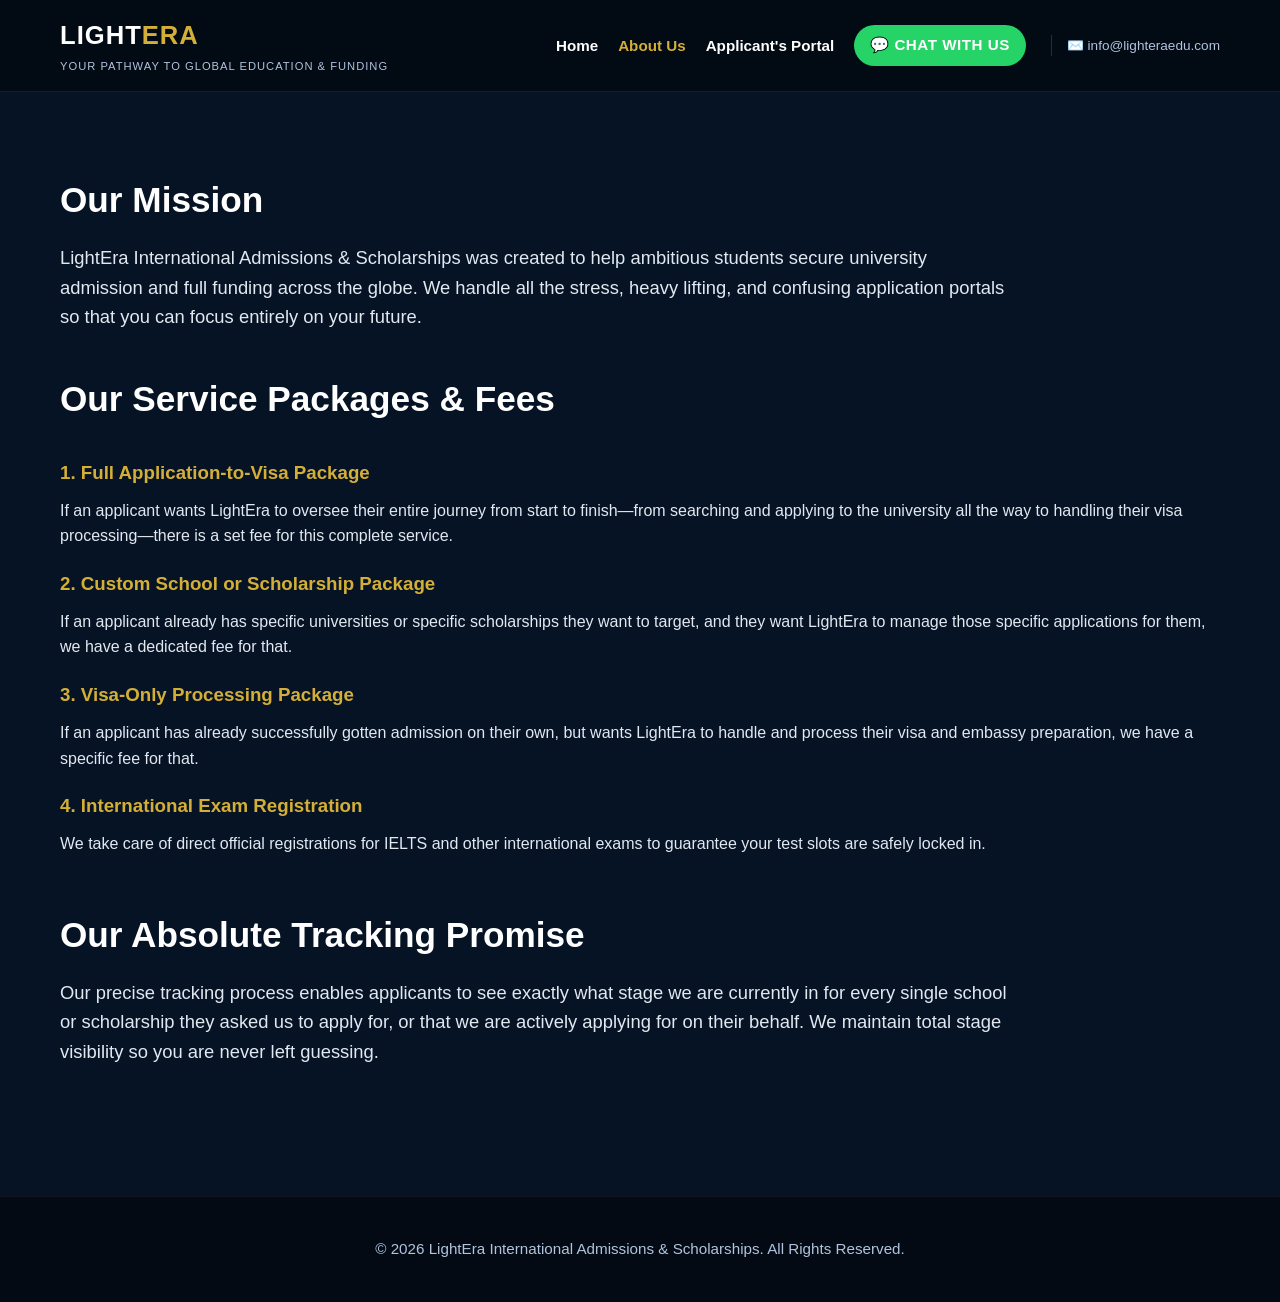
==== commit 7cc2b5d4: "Fixed compact mobile layout scaling, fixed flyer asset linking, added soft light background blocks, " ====
--- a/about.html
+++ b/about.html
@@ -26,7 +26,7 @@
         </div>
     </nav>
 
-    <main class="content-block">
+    <main class="content-block-dark">
         <div class="container">
             <div class="section-title-block" style="text-align: left; margin-bottom: 40px;">
                 <h2>Our Mission</h2>
@@ -51,7 +51,7 @@
                 <p style="color: var(--text-light); margin-bottom: 20px;">We take care of direct official registrations for IELTS and other international exams to guarantee your test slots are safely locked in.</p>
             </div>
 
-            <div class="section-title-block" style="text-align: left; margin-bottom: 15px;">
+            <div class="section-title-block" style="text-align: left; margin-top: 50px;">
                 <h2>Our Absolute Tracking Promise</h2>
                 <p style="margin-top: 15px; font-size: 1.15rem; color: var(--text-light); max-width: 950px;">Our precise tracking process enables applicants to see exactly what stage we are currently in for every single school or scholarship they asked us to apply for, or that we are actively applying for on their behalf. We maintain total stage visibility so you are never left guessing.</p>
             </div>
--- a/style.css
+++ b/style.css
@@ -5,6 +5,10 @@
     --gold-hover: #b8922f;
     --text-light: #e2e8f0;
     --text-muted: #b0c4de;
+    /* Elegant soft off-white for visual contrast */
+    --bg-soft-light: #f8fafc;
+    --text-dark: #0f172a;
+    --text-dark-muted: #475569;
 }
 
 * {
@@ -26,11 +30,14 @@
     padding: 0 20px;
 }
 
-/* ================= NAV BAR WITH INTEGRATED DATA ================= */
+/* ================= COMPACT MAIN NAVBAR ================= */
 .main-navbar {
-    padding: 20px 0;
+    padding: 15px 0;
     border-bottom: 1px solid rgba(255, 255, 255, 0.08);
-    background-color: rgba(3, 10, 20, 0.9);
+    background-color: rgba(3, 10, 20, 0.95);
+    position: sticky;
+    top: 0;
+    z-index: 1000;
 }
 
 .main-navbar .container {
@@ -45,7 +52,7 @@
 }
 
 .brand-logo {
-    font-size: 1.8rem;
+    font-size: 1.6rem;
     font-weight: 800;
     color: #ffffff;
     text-decoration: none;
@@ -57,7 +64,7 @@
 }
 
 .brand-tagline {
-    font-size: 0.75rem;
+    font-size: 0.7rem;
     color: var(--text-muted);
     text-transform: uppercase;
     letter-spacing: 1px;
@@ -67,12 +74,12 @@
 .nav-right-group {
     display: flex;
     align-items: center;
-    gap: 35px;
+    gap: 25px;
 }
 
 .nav-links {
     display: flex;
-    gap: 25px;
+    gap: 20px;
     list-style: none;
     align-items: center;
 }
@@ -81,7 +88,7 @@
     color: #ffffff;
     text-decoration: none;
     font-weight: 600;
-    font-size: 1rem;
+    font-size: 0.95rem;
     transition: color 0.3s ease;
 }
 
@@ -89,21 +96,20 @@
     color: var(--gold-primary);
 }
 
-/* WhatsApp Interactive Action Button */
+/* Compact Green WhatsApp Button */
 .nav-chat-btn {
     display: inline-flex;
     align-items: center;
-    gap: 8px;
+    gap: 6px;
     background-color: #25d366;
     color: #ffffff !important;
-    padding: 10px 20px;
+    padding: 8px 16px;
     border-radius: 50px;
     font-weight: 700;
-    font-size: 0.9rem;
+    font-size: 0.85rem;
     text-transform: uppercase;
     letter-spacing: 0.5px;
     transition: transform 0.2s ease, background-color 0.2s ease;
-    box-shadow: 0 4px 10px rgba(37, 211, 102, 0.2);
 }
 
 .nav-chat-btn:hover {
@@ -123,9 +129,9 @@
     color: #ffffff;
 }
 
-/* ================= HERO AREA ================= */
+/* ================= HERO CONTENT AREA ================= */
 .hero-section {
-    padding: 80px 0 60px 0;
+    padding: 60px 0;
     text-align: center;
 }
 
@@ -134,21 +140,21 @@
     align-items: center;
     gap: 8px;
     border: 1px solid var(--gold-primary);
-    padding: 10px 24px;
+    padding: 8px 20px;
     border-radius: 50px;
     color: var(--gold-primary);
     font-weight: 700;
-    font-size: 0.9rem;
+    font-size: 0.85rem;
     text-transform: uppercase;
     letter-spacing: 1px;
-    margin-bottom: 35px;
+    margin-bottom: 25px;
     background: rgba(212, 175, 55, 0.05);
 }
 
 .hero-section h1 {
-    font-size: 3.5rem;
+    font-size: 3rem;
     font-weight: 800;
-    margin-bottom: 25px;
+    margin-bottom: 20px;
     letter-spacing: -0.5px;
 }
 
@@ -157,43 +163,35 @@
 }
 
 .hero-subtitle {
-    font-size: 1.25rem;
+    font-size: 1.15rem;
     color: var(--text-light);
     max-width: 750px;
-    margin: 0 auto 40px auto;
-}
-
-.cta-btn {
-    display: inline-block;
-    background-color: var(--gold-primary);
-    color: #000000;
-    text-decoration: none;
-    padding: 16px 36px;
-    border-radius: 30px;
-    font-weight: 700;
-    font-size: 1.1rem;
-    transition: background-color 0.3s ease, transform 0.2s ease;
-    box-shadow: 0 4px 15px rgba(212, 175, 55, 0.2);
-}
-
-.cta-btn:hover {
-    background-color: var(--gold-hover);
-    transform: translateY(-2px);
-}
-
-/* Promotional Flyer Integration */
+    margin: 0 auto 30px auto;
+}
+
+/* Restored Flyer Styling */
 .hero-graphic {
-    margin-top: 50px;
-    border-radius: 16px;
+    margin-top: 40px;
+    border-radius: 12px;
     border: 2px solid rgba(255, 255, 255, 0.1);
     max-width: 100%;
+    max-height: 550px;
+    object-fit: contain;
     height: auto;
 }
 
-/* ================= SECTIONS & GRIDS ================= */
-.content-block {
+/* ================= DARK AND LIGHT CONTENT BLOCKS ================= */
+.content-block-dark {
     padding: 80px 0;
-    border-top: 1px solid rgba(255, 255, 255, 0.05);
+    background-color: var(--bg-deep-blue);
+    color: #ffffff;
+}
+
+/* Restored Soft Off-White Background Block */
+.content-block-light {
+    padding: 80px 0;
+    background-color: var(--bg-soft-light);
+    color: var(--text-dark);
 }
 
 .section-title-block {
@@ -202,18 +200,21 @@
 }
 
 .section-title-block h2 {
-    font-size: 2.3rem;
+    font-size: 2.2rem;
     font-weight: 800;
-    margin-bottom: 15px;
-    color: #ffffff;
-}
+    margin-bottom: 12px;
+}
+
+.content-block-dark .section-title-block h2 { color: #ffffff; }
+.content-block-light .section-title-block h2 { color: var(--text-dark); }
 
 .section-title-block p {
-    color: var(--text-muted);
     font-size: 1.1rem;
 }
-
-/* Side-by-Side Dual Row Layout */
+.content-block-dark .section-title-block p { color: var(--text-muted); }
+.content-block-light .section-title-block p { color: var(--text-dark-muted); }
+
+/* Layout Grid Layouts */
 .dual-layout-grid {
     display: grid;
     grid-template-columns: repeat(auto-fit, minmax(320px, 1fr));
@@ -221,44 +222,48 @@
 }
 
 .layout-column h3 {
-    font-size: 1.6rem;
-    color: var(--gold-primary);
-    margin-bottom: 25px;
+    font-size: 1.5rem;
+    margin-bottom: 20px;
     border-left: 4px solid var(--gold-primary);
     padding-left: 12px;
 }
-
-/* Simplified Cards */
+.content-block-dark .layout-column h3 { color: var(--gold-primary); }
+.content-block-light .layout-column h3 { color: var(--bg-deep-blue); }
+
+/* Information Card Modules */
 .info-card {
-    background: rgba(255, 255, 255, 0.02);
-    border: 1px solid rgba(255, 255, 255, 0.06);
     padding: 25px;
     border-radius: 12px;
     margin-bottom: 20px;
-    transition: transform 0.3s ease, border-color 0.3s ease;
-}
-
-.info-card:hover {
-    transform: translateY(-3px);
-    border-color: var(--gold-primary);
+    transition: transform 0.3s ease;
+}
+
+.content-block-dark .info-card {
+    background: rgba(255, 255, 255, 0.02);
+    border: 1px solid rgba(255, 255, 255, 0.06);
+}
+
+.content-block-light .info-card {
+    background: #ffffff;
+    border: 1px solid #e2e8f0;
+    box-shadow: 0 4px 6px -1px rgba(0, 0, 0, 0.05);
 }
 
 .info-card h4 {
-    font-size: 1.25rem;
-    color: #ffffff;
+    font-size: 1.2rem;
     margin-bottom: 8px;
-    display: flex;
-    align-items: center;
-    gap: 10px;
-}
+}
+.content-block-dark .info-card h4 { color: #ffffff; }
+.content-block-light .info-card h4 { color: var(--bg-deep-blue); }
 
 .info-card p {
-    color: var(--text-light);
     font-size: 0.95rem;
     line-height: 1.6;
 }
-
-/* Tracking Timeline Blocks */
+.content-block-dark .info-card p { color: var(--text-light); }
+.content-block-light .info-card p { color: var(--text-dark-muted); }
+
+/* Timeline Modules */
 .tracking-timeline {
     display: grid;
     grid-template-columns: repeat(auto-fit, minmax(220px, 1fr));
@@ -266,15 +271,17 @@
 }
 
 .timeline-box {
-    background: rgba(255, 255, 255, 0.01);
     border-left: 3px solid var(--gold-primary);
     padding: 20px;
+    background: rgba(255, 255, 255, 0.02);
+    border-top-right-radius: 8px;
+    border-bottom-right-radius: 8px;
 }
 
 .timeline-box .step-num {
     font-size: 1.8rem;
     font-weight: 900;
-    color: rgba(214, 175, 55, 0.25);
+    color: rgba(214, 175, 55, 0.3);
     margin-bottom: 5px;
 }
 
@@ -289,7 +296,90 @@
     font-size: 0.9rem;
 }
 
-/* ================= 5-STAR REVIEWS WIDGET ================= */
+/* ================= INTERACTIVE WORKSPACE PORTAL FORMS ================= */
+.auth-container {
+    max-width: 480px;
+    margin: 40px auto;
+    background: rgba(255, 255, 255, 0.02);
+    border: 1px solid rgba(255, 255, 255, 0.08);
+    border-radius: 16px;
+    padding: 35px;
+    box-shadow: 0 10px 25px -5px rgba(0, 0, 0, 0.3);
+}
+
+.auth-tabs {
+    display: flex;
+    border-bottom: 1px solid rgba(255, 255, 255, 0.1);
+    margin-bottom: 25px;
+}
+
+.auth-tab-btn {
+    flex: 1;
+    background: none;
+    border: none;
+    color: var(--text-muted);
+    font-size: 1rem;
+    font-weight: 700;
+    padding: 12px;
+    cursor: pointer;
+    transition: color 0.2s;
+    text-align: center;
+}
+
+.auth-tab-btn.active {
+    color: var(--gold-primary);
+    border-bottom: 2px solid var(--gold-primary);
+}
+
+.form-group {
+    margin-bottom: 20px;
+}
+
+.form-group label {
+    display: block;
+    font-size: 0.85rem;
+    font-weight: 600;
+    color: var(--text-muted);
+    margin-bottom: 8px;
+    text-transform: uppercase;
+    letter-spacing: 0.5px;
+}
+
+.form-group input, .form-group select {
+    width: 100%;
+    padding: 12px 16px;
+    background: rgba(3, 10, 20, 0.5);
+    border: 1px solid rgba(255, 255, 255, 0.15);
+    border-radius: 8px;
+    color: #ffffff;
+    font-size: 1rem;
+    transition: border-color 0.2s;
+}
+
+.form-group input:focus, .form-group select:focus {
+    outline: none;
+    border-color: var(--gold-primary);
+}
+
+.submit-form-btn {
+    width: 100%;
+    background: var(--gold-primary);
+    color: #000000;
+    border: none;
+    padding: 14px;
+    font-size: 1rem;
+    font-weight: 700;
+    border-radius: 8px;
+    cursor: pointer;
+    transition: background-color 0.2s;
+    margin-top: 10px;
+}
+
+.submit-form-btn:hover {
+    background-color: var(--gold-hover);
+}
+
+/* ================= REVIEWS WIDGET ================= */
 .reviews-summary-section {
     padding: 60px 0;
     background-color: rgba(4, 13, 26, 0.5);
@@ -334,36 +424,76 @@
     font-size: 0.95rem;
 }
 
-/* ================= MOBILE PATCH ================= */
+/* ================= 📱 RE-ENGINEERED COMPACT MOBILE VIEW PATCH ================= */
 @media (max-width: 992px) {
+    .main-navbar {
+        padding: 10px 0;
+    }
+    
     .main-navbar .container {
         flex-direction: column;
-        gap: 20px;
+        gap: 12px;
         text-align: center;
     }
+
+    .brand-logo {
+        font-size: 1.4rem;
+    }
+
+    .brand-tagline {
+        font-size: 0.65rem;
+    }
+
     .nav-right-group {
         flex-direction: column;
+        gap: 10px;
+        width: 100%;
+    }
+
+    /* Standardizes link rows into a sleek line */
+    .nav-links {
+        flex-direction: row;
+        justify-content: center;
         gap: 15px;
-        width: 100%;
-    }
-    .nav-links {
-        flex-direction: column;
-        gap: 15px;
-    }
+        flex-wrap: wrap;
+    }
+
+    .nav-links a {
+        font-size: 0.9rem;
+    }
+
+    /* Scales back button swelling on screens */
+    .nav-chat-btn {
+        padding: 6px 14px;
+        font-size: 0.8rem;
+    }
+
     .nav-email-text {
         border-left: none;
         padding-left: 0;
+        font-size: 0.8rem;
+        margin-top: -2px;
     }
 }
 
 @media (max-width: 768px) {
+    .hero-section {
+        padding: 40px 0;
+    }
+
     .hero-section h1 {
-        font-size: 2.2rem;
-    }
+        font-size: 2.1rem;
+    }
+
     .hero-subtitle {
-        font-size: 1.1rem;
-    }
+        font-size: 1rem;
+    }
+
     .section-title-block h2 {
-        font-size: 1.8rem;
+        font-size: 1.7rem;
+    }
+
+    .dual-layout-grid, .tracking-timeline {
+        grid-template-columns: 1fr;
     }
 }
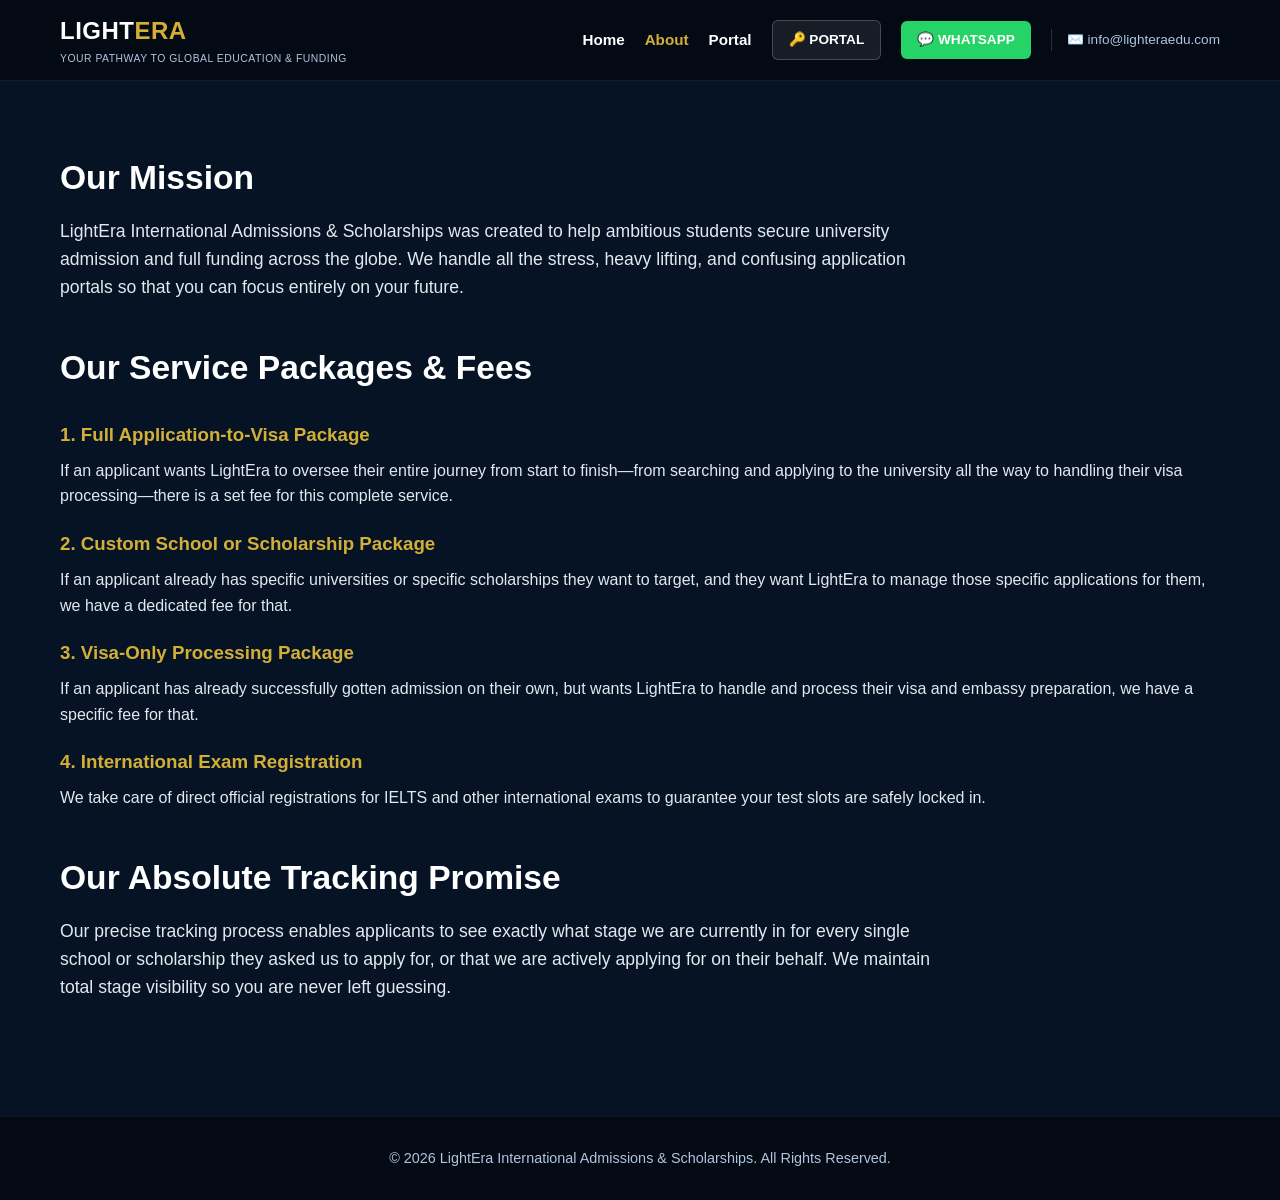
==== commit 6699be41: "Streamlined mobile header navbar baseline, implemented soft off-white grid background, removed redun" ====
--- a/about.html
+++ b/about.html
@@ -17,10 +17,11 @@
             <div class="nav-right-group">
                 <ul class="nav-links">
                     <li><a href="index.html">Home</a></li>
-                    <li><a href="about.html" class="active">About Us</a></li>
-                    <li><a href="portal.html">Applicant's Portal</a></li>
-                    <li><a href="https://wa.me/2347073802685" target="_blank" class="nav-chat-btn">💬 Chat With Us</a></li>
+                    <li><a href="about.html" class="active">About</a></li>
+                    <li><a href="portal.html">Portal</a></li>
                 </ul>
+                <a href="portal.html" class="nav-action-btn btn-portal">🔑 Portal</a>
+                <a href="https://wa.me/2347073802685" target="_blank" class="nav-action-btn btn-whatsapp">💬 WhatsApp</a>
                 <a href="mailto:info@lighteraedu.com" class="nav-email-text">✉️ info@lighteraedu.com</a>
             </div>
         </div>
@@ -30,30 +31,30 @@
         <div class="container">
             <div class="section-title-block" style="text-align: left; margin-bottom: 40px;">
                 <h2>Our Mission</h2>
-                <p style="margin-top: 15px; font-size: 1.15rem; color: var(--text-light); max-width: 950px;">LightEra International Admissions & Scholarships was created to help ambitious students secure university admission and full funding across the globe. We handle all the stress, heavy lifting, and confusing application portals so that you can focus entirely on your future.</p>
+                <p style="margin-top: 12px; font-size: 1.1rem; color: var(--text-light); max-width: 900px;">LightEra International Admissions & Scholarships was created to help ambitious students secure university admission and full funding across the globe. We handle all the stress, heavy lifting, and confusing application portals so that you can focus entirely on your future.</p>
             </div>
 
-            <div class="section-title-block" style="text-align: left; margin-bottom: 30px;">
+            <div class="section-title-block" style="text-align: left; margin-bottom: 25px;">
                 <h2>Our Service Packages & Fees</h2>
             </div>
             
             <div style="margin-bottom: 40px;">
-                <h3 style="color: var(--gold-primary); margin-bottom: 10px;">1. Full Application-to-Visa Package</h3>
+                <h3 style="color: var(--gold-primary); margin-bottom: 8px;">1. Full Application-to-Visa Package</h3>
                 <p style="color: var(--text-light); margin-bottom: 20px;">If an applicant wants LightEra to oversee their entire journey from start to finish—from searching and applying to the university all the way to handling their visa processing—there is a set fee for this complete service.</p>
 
-                <h3 style="color: var(--gold-primary); margin-bottom: 10px;">2. Custom School or Scholarship Package</h3>
+                <h3 style="color: var(--gold-primary); margin-bottom: 8px;">2. Custom School or Scholarship Package</h3>
                 <p style="color: var(--text-light); margin-bottom: 20px;">If an applicant already has specific universities or specific scholarships they want to target, and they want LightEra to manage those specific applications for them, we have a dedicated fee for that.</p>
 
-                <h3 style="color: var(--gold-primary); margin-bottom: 10px;">3. Visa-Only Processing Package</h3>
+                <h3 style="color: var(--gold-primary); margin-bottom: 8px;">3. Visa-Only Processing Package</h3>
                 <p style="color: var(--text-light); margin-bottom: 20px;">If an applicant has already successfully gotten admission on their own, but wants LightEra to handle and process their visa and embassy preparation, we have a specific fee for that.</p>
 
-                <h3 style="color: var(--gold-primary); margin-bottom: 10px;">4. International Exam Registration</h3>
+                <h3 style="color: var(--gold-primary); margin-bottom: 8px;">4. International Exam Registration</h3>
                 <p style="color: var(--text-light); margin-bottom: 20px;">We take care of direct official registrations for IELTS and other international exams to guarantee your test slots are safely locked in.</p>
             </div>
 
-            <div class="section-title-block" style="text-align: left; margin-top: 50px;">
+            <div class="section-title-block" style="text-align: left; margin-top: 40px;">
                 <h2>Our Absolute Tracking Promise</h2>
-                <p style="margin-top: 15px; font-size: 1.15rem; color: var(--text-light); max-width: 950px;">Our precise tracking process enables applicants to see exactly what stage we are currently in for every single school or scholarship they asked us to apply for, or that we are actively applying for on their behalf. We maintain total stage visibility so you are never left guessing.</p>
+                <p style="margin-top: 12px; font-size: 1.1rem; color: var(--text-light); max-width: 900px;">Our precise tracking process enables applicants to see exactly what stage we are currently in for every single school or scholarship they asked us to apply for, or that we are actively applying for on their behalf. We maintain total stage visibility so you are never left guessing.</p>
             </div>
         </div>
     </main>
--- a/style.css
+++ b/style.css
@@ -5,7 +5,6 @@
     --gold-hover: #b8922f;
     --text-light: #e2e8f0;
     --text-muted: #b0c4de;
-    /* Elegant soft off-white for visual contrast */
     --bg-soft-light: #f8fafc;
     --text-dark: #0f172a;
     --text-dark-muted: #475569;
@@ -30,11 +29,11 @@
     padding: 0 20px;
 }
 
-/* ================= COMPACT MAIN NAVBAR ================= */
+/* ================= SLEEK, FLAT NAVBAR ================= */
 .main-navbar {
-    padding: 15px 0;
+    padding: 12px 0;
     border-bottom: 1px solid rgba(255, 255, 255, 0.08);
-    background-color: rgba(3, 10, 20, 0.95);
+    background-color: #030a14;
     position: sticky;
     top: 0;
     z-index: 1000;
@@ -52,11 +51,11 @@
 }
 
 .brand-logo {
-    font-size: 1.6rem;
+    font-size: 1.5rem;
     font-weight: 800;
     color: #ffffff;
     text-decoration: none;
-    letter-spacing: 1px;
+    letter-spacing: 0.5px;
 }
 
 .brand-logo span {
@@ -64,17 +63,17 @@
 }
 
 .brand-tagline {
-    font-size: 0.7rem;
+    font-size: 0.65rem;
     color: var(--text-muted);
     text-transform: uppercase;
-    letter-spacing: 1px;
-    margin-top: 2px;
+    letter-spacing: 0.5px;
+    margin-top: 1px;
 }
 
 .nav-right-group {
     display: flex;
     align-items: center;
-    gap: 25px;
+    gap: 20px;
 }
 
 .nav-links {
@@ -89,32 +88,43 @@
     text-decoration: none;
     font-weight: 600;
     font-size: 0.95rem;
-    transition: color 0.3s ease;
+    transition: color 0.2s;
 }
 
 .nav-links a:hover, .nav-links a.active {
     color: var(--gold-primary);
 }
 
-/* Compact Green WhatsApp Button */
-.nav-chat-btn {
+/* Clear Call-to-Actions */
+.nav-action-btn {
     display: inline-flex;
     align-items: center;
     gap: 6px;
-    background-color: #25d366;
     color: #ffffff !important;
     padding: 8px 16px;
-    border-radius: 50px;
+    border-radius: 6px;
     font-weight: 700;
     font-size: 0.85rem;
+    text-decoration: none;
     text-transform: uppercase;
-    letter-spacing: 0.5px;
-    transition: transform 0.2s ease, background-color 0.2s ease;
-}
-
-.nav-chat-btn:hover {
+    transition: background-color 0.2s, transform 0.1s;
+}
+
+.btn-whatsapp {
+    background-color: #25d366;
+}
+
+.btn-whatsapp:hover {
     background-color: #20ba5a;
-    transform: translateY(-1px);
+}
+
+.btn-portal {
+    background-color: rgba(255, 255, 255, 0.08);
+    border: 1px solid rgba(255, 255, 255, 0.2);
+}
+
+.btn-portal:hover {
+    background-color: rgba(255, 255, 255, 0.15);
 }
 
 .nav-email-text {
@@ -129,32 +139,31 @@
     color: #ffffff;
 }
 
-/* ================= HERO CONTENT AREA ================= */
+/* ================= HERO ZONE ================= */
 .hero-section {
-    padding: 60px 0;
+    padding: 70px 0;
     text-align: center;
 }
 
 .promo-pill {
     display: inline-flex;
     align-items: center;
-    gap: 8px;
+    gap: 6px;
     border: 1px solid var(--gold-primary);
-    padding: 8px 20px;
+    padding: 6px 16px;
     border-radius: 50px;
     color: var(--gold-primary);
     font-weight: 700;
-    font-size: 0.85rem;
+    font-size: 0.8rem;
     text-transform: uppercase;
-    letter-spacing: 1px;
-    margin-bottom: 25px;
+    margin-bottom: 20px;
     background: rgba(212, 175, 55, 0.05);
 }
 
 .hero-section h1 {
-    font-size: 3rem;
+    font-size: 3.2rem;
     font-weight: 800;
-    margin-bottom: 20px;
+    margin-bottom: 15px;
     letter-spacing: -0.5px;
 }
 
@@ -163,66 +172,54 @@
 }
 
 .hero-subtitle {
-    font-size: 1.15rem;
+    font-size: 1.2rem;
     color: var(--text-light);
-    max-width: 750px;
-    margin: 0 auto 30px auto;
-}
-
-/* Restored Flyer Styling */
-.hero-graphic {
-    margin-top: 40px;
-    border-radius: 12px;
-    border: 2px solid rgba(255, 255, 255, 0.1);
-    max-width: 100%;
-    max-height: 550px;
-    object-fit: contain;
-    height: auto;
-}
-
-/* ================= DARK AND LIGHT CONTENT BLOCKS ================= */
+    max-width: 700px;
+    margin: 0 auto 35px auto;
+}
+
+/* ================= SECTIONS & BLOCKS ================= */
 .content-block-dark {
-    padding: 80px 0;
+    padding: 70px 0;
     background-color: var(--bg-deep-blue);
     color: #ffffff;
 }
 
-/* Restored Soft Off-White Background Block */
 .content-block-light {
-    padding: 80px 0;
+    padding: 70px 0;
     background-color: var(--bg-soft-light);
     color: var(--text-dark);
 }
 
 .section-title-block {
     text-align: center;
-    margin-bottom: 50px;
+    margin-bottom: 45px;
 }
 
 .section-title-block h2 {
-    font-size: 2.2rem;
+    font-size: 2.1rem;
     font-weight: 800;
-    margin-bottom: 12px;
+    margin-bottom: 10px;
 }
 
 .content-block-dark .section-title-block h2 { color: #ffffff; }
 .content-block-light .section-title-block h2 { color: var(--text-dark); }
 
 .section-title-block p {
-    font-size: 1.1rem;
+    font-size: 1.05rem;
 }
 .content-block-dark .section-title-block p { color: var(--text-muted); }
 .content-block-light .section-title-block p { color: var(--text-dark-muted); }
 
-/* Layout Grid Layouts */
+/* Flexible Grid Systems */
 .dual-layout-grid {
     display: grid;
     grid-template-columns: repeat(auto-fit, minmax(320px, 1fr));
-    gap: 40px;
+    gap: 35px;
 }
 
 .layout-column h3 {
-    font-size: 1.5rem;
+    font-size: 1.45rem;
     margin-bottom: 20px;
     border-left: 4px solid var(--gold-primary);
     padding-left: 12px;
@@ -230,12 +227,10 @@
 .content-block-dark .layout-column h3 { color: var(--gold-primary); }
 .content-block-light .layout-column h3 { color: var(--bg-deep-blue); }
 
-/* Information Card Modules */
 .info-card {
-    padding: 25px;
-    border-radius: 12px;
-    margin-bottom: 20px;
-    transition: transform 0.3s ease;
+    padding: 22px;
+    border-radius: 8px;
+    margin-bottom: 16px;
 }
 
 .content-block-dark .info-card {
@@ -246,49 +241,48 @@
 .content-block-light .info-card {
     background: #ffffff;
     border: 1px solid #e2e8f0;
-    box-shadow: 0 4px 6px -1px rgba(0, 0, 0, 0.05);
+    box-shadow: 0 2px 4px rgba(0,0,0,0.02);
 }
 
 .info-card h4 {
-    font-size: 1.2rem;
-    margin-bottom: 8px;
+    font-size: 1.15rem;
+    margin-bottom: 6px;
 }
 .content-block-dark .info-card h4 { color: #ffffff; }
 .content-block-light .info-card h4 { color: var(--bg-deep-blue); }
 
 .info-card p {
     font-size: 0.95rem;
-    line-height: 1.6;
+    line-height: 1.5;
 }
 .content-block-dark .info-card p { color: var(--text-light); }
 .content-block-light .info-card p { color: var(--text-dark-muted); }
 
-/* Timeline Modules */
+/* Processing Pipeline Cards */
 .tracking-timeline {
     display: grid;
     grid-template-columns: repeat(auto-fit, minmax(220px, 1fr));
-    gap: 25px;
+    gap: 20px;
 }
 
 .timeline-box {
     border-left: 3px solid var(--gold-primary);
     padding: 20px;
     background: rgba(255, 255, 255, 0.02);
-    border-top-right-radius: 8px;
-    border-bottom-right-radius: 8px;
+    border-radius: 0 6px 6px 0;
 }
 
 .timeline-box .step-num {
-    font-size: 1.8rem;
+    font-size: 1.6rem;
     font-weight: 900;
     color: rgba(214, 175, 55, 0.3);
-    margin-bottom: 5px;
+    margin-bottom: 4px;
 }
 
 .timeline-box h4 {
-    font-size: 1.15rem;
-    color: #ffffff;
-    margin-bottom: 8px;
+    font-size: 1.1rem;
+    color: #ffffff;
+    margin-bottom: 6px;
 }
 
 .timeline-box p {
@@ -296,21 +290,20 @@
     font-size: 0.9rem;
 }
 
-/* ================= INTERACTIVE WORKSPACE PORTAL FORMS ================= */
+/* ================= INTERACTIVE ENTRANCE PORTAL ================= */
 .auth-container {
-    max-width: 480px;
-    margin: 40px auto;
+    max-width: 440px;
+    margin: 20px auto;
     background: rgba(255, 255, 255, 0.02);
     border: 1px solid rgba(255, 255, 255, 0.08);
-    border-radius: 16px;
-    padding: 35px;
-    box-shadow: 0 10px 25px -5px rgba(0, 0, 0, 0.3);
+    border-radius: 12px;
+    padding: 30px;
 }
 
 .auth-tabs {
     display: flex;
     border-bottom: 1px solid rgba(255, 255, 255, 0.1);
-    margin-bottom: 25px;
+    margin-bottom: 20px;
 }
 
 .auth-tab-btn {
@@ -318,11 +311,10 @@
     background: none;
     border: none;
     color: var(--text-muted);
-    font-size: 1rem;
+    font-size: 0.95rem;
     font-weight: 700;
-    padding: 12px;
+    padding: 10px;
     cursor: pointer;
-    transition: color 0.2s;
     text-align: center;
 }
 
@@ -332,28 +324,26 @@
 }
 
 .form-group {
-    margin-bottom: 20px;
+    margin-bottom: 16px;
 }
 
 .form-group label {
     display: block;
-    font-size: 0.85rem;
+    font-size: 0.8rem;
     font-weight: 600;
     color: var(--text-muted);
-    margin-bottom: 8px;
+    margin-bottom: 6px;
     text-transform: uppercase;
-    letter-spacing: 0.5px;
 }
 
 .form-group input, .form-group select {
     width: 100%;
-    padding: 12px 16px;
-    background: rgba(3, 10, 20, 0.5);
+    padding: 10px 14px;
+    background: #030a14;
     border: 1px solid rgba(255, 255, 255, 0.15);
-    border-radius: 8px;
-    color: #ffffff;
-    font-size: 1rem;
-    transition: border-color 0.2s;
+    border-radius: 6px;
+    color: #ffffff;
+    font-size: 0.95rem;
 }
 
 .form-group input:focus, .form-group select:focus {
@@ -366,22 +356,16 @@
     background: var(--gold-primary);
     color: #000000;
     border: none;
-    padding: 14px;
-    font-size: 1rem;
+    padding: 12px;
+    font-size: 0.95rem;
     font-weight: 700;
-    border-radius: 8px;
+    border-radius: 6px;
     cursor: pointer;
-    transition: background-color 0.2s;
-    margin-top: 10px;
-}
-
-.submit-form-btn:hover {
-    background-color: var(--gold-hover);
-}
-
-/* ================= REVIEWS WIDGET ================= */
+}
+
+/* ================= TRUST WIDGET ================= */
 .reviews-summary-section {
-    padding: 60px 0;
+    padding: 50px 0;
     background-color: rgba(4, 13, 26, 0.5);
     border-top: 1px solid rgba(255, 255, 255, 0.05);
     text-align: center;
@@ -390,110 +374,109 @@
 .rating-widget {
     background: rgba(255, 255, 255, 0.02);
     border: 1px solid rgba(255, 255, 255, 0.08);
-    padding: 40px;
-    border-radius: 16px;
+    padding: 30px;
+    border-radius: 12px;
     display: inline-block;
-    max-width: 520px;
+    max-width: 500px;
     width: 100%;
 }
 
 .stars {
     color: var(--gold-primary);
-    font-size: 2.5rem;
-    margin-bottom: 10px;
+    font-size: 2rem;
+    margin-bottom: 5px;
 }
 
 .rating-score {
-    font-size: 1.8rem;
+    font-size: 1.6rem;
     font-weight: 700;
-    margin-bottom: 5px;
 }
 
 .rating-count {
     color: var(--text-muted);
-    font-size: 0.95rem;
+    font-size: 0.9rem;
 }
 
 /* ================= FOOTER ================= */
 footer {
     background-color: #030a14;
-    padding: 40px 0;
+    padding: 30px 0;
     text-align: center;
     border-top: 1px solid rgba(255, 255, 255, 0.05);
     color: var(--text-muted);
-    font-size: 0.95rem;
-}
-
-/* ================= 📱 RE-ENGINEERED COMPACT MOBILE VIEW PATCH ================= */
-@media (max-width: 992px) {
+    font-size: 0.9rem;
+}
+
+/* ================= 📱 ULTRA-COMPACT MOBILE LAYOUT ENGINE ================= */
+@media (max-width: 768px) {
     .main-navbar {
-        padding: 10px 0;
+        padding: 8px 0;
     }
     
+    /* Puts Logo Left, Actions Right on one clean horizontal baseline */
     .main-navbar .container {
-        flex-direction: column;
-        gap: 12px;
-        text-align: center;
+        flex-direction: row;
+        justify-content: space-between;
+        align-items: center;
     }
 
     .brand-logo {
-        font-size: 1.4rem;
+        font-size: 1.25rem;
     }
 
     .brand-tagline {
-        font-size: 0.65rem;
-    }
-
+        font-size: 0.55rem;
+        letter-spacing: 0px;
+    }
+
+    /* Bundles links and buttons tightly together without expansion */
     .nav-right-group {
-        flex-direction: column;
+        flex-direction: row;
         gap: 10px;
-        width: 100%;
-    }
-
-    /* Standardizes link rows into a sleek line */
+    }
+
     .nav-links {
-        flex-direction: row;
-        justify-content: center;
-        gap: 15px;
-        flex-wrap: wrap;
+        gap: 10px;
     }
 
     .nav-links a {
-        font-size: 0.9rem;
-    }
-
-    /* Scales back button swelling on screens */
-    .nav-chat-btn {
-        padding: 6px 14px;
-        font-size: 0.8rem;
+        font-size: 0.85rem;
+    }
+
+    /* Hides plain text links and transforms them into compact buttons */
+    .nav-links li:nth-child(3) {
+        display: none; 
+    }
+
+    .nav-action-btn {
+        padding: 6px 10px;
+        font-size: 0.75rem;
+        border-radius: 4px;
     }
 
     .nav-email-text {
-        border-left: none;
-        padding-left: 0;
-        font-size: 0.8rem;
-        margin-top: -2px;
-    }
-}
-
-@media (max-width: 768px) {
+        display: none; /* Keeps screen clean */
+    }
+
     .hero-section {
-        padding: 40px 0;
+        padding: 35px 0;
     }
 
     .hero-section h1 {
-        font-size: 2.1rem;
+        font-size: 2rem;
     }
 
     .hero-subtitle {
-        font-size: 1rem;
+        font-size: 0.95rem;
+        margin-bottom: 25px;
     }
 
     .section-title-block h2 {
-        font-size: 1.7rem;
+        font-size: 1.5rem;
     }
 
     .dual-layout-grid, .tracking-timeline {
         grid-template-columns: 1fr;
+        gap: 20px;
     }
 }
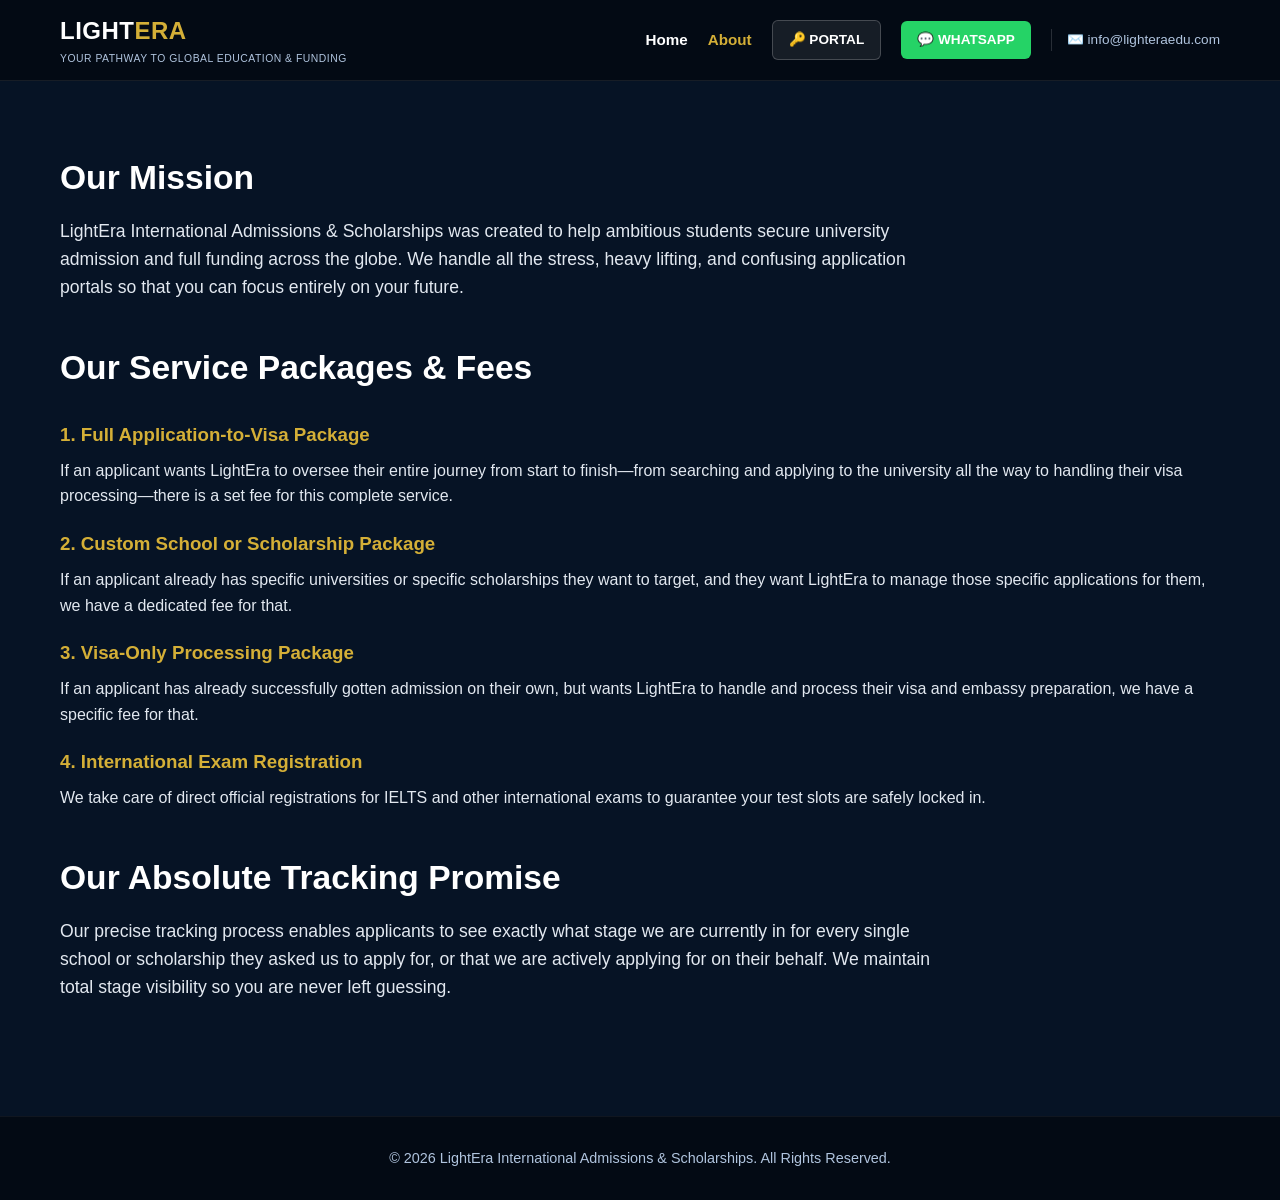
==== commit 4959f3e9: "Fixed mobile layout header spacing" ====
--- a/about.html
+++ b/about.html
@@ -18,7 +18,6 @@
                 <ul class="nav-links">
                     <li><a href="index.html">Home</a></li>
                     <li><a href="about.html" class="active">About</a></li>
-                    <li><a href="portal.html">Portal</a></li>
                 </ul>
                 <a href="portal.html" class="nav-action-btn btn-portal">🔑 Portal</a>
                 <a href="https://wa.me/2347073802685" target="_blank" class="nav-action-btn btn-whatsapp">💬 WhatsApp</a>
